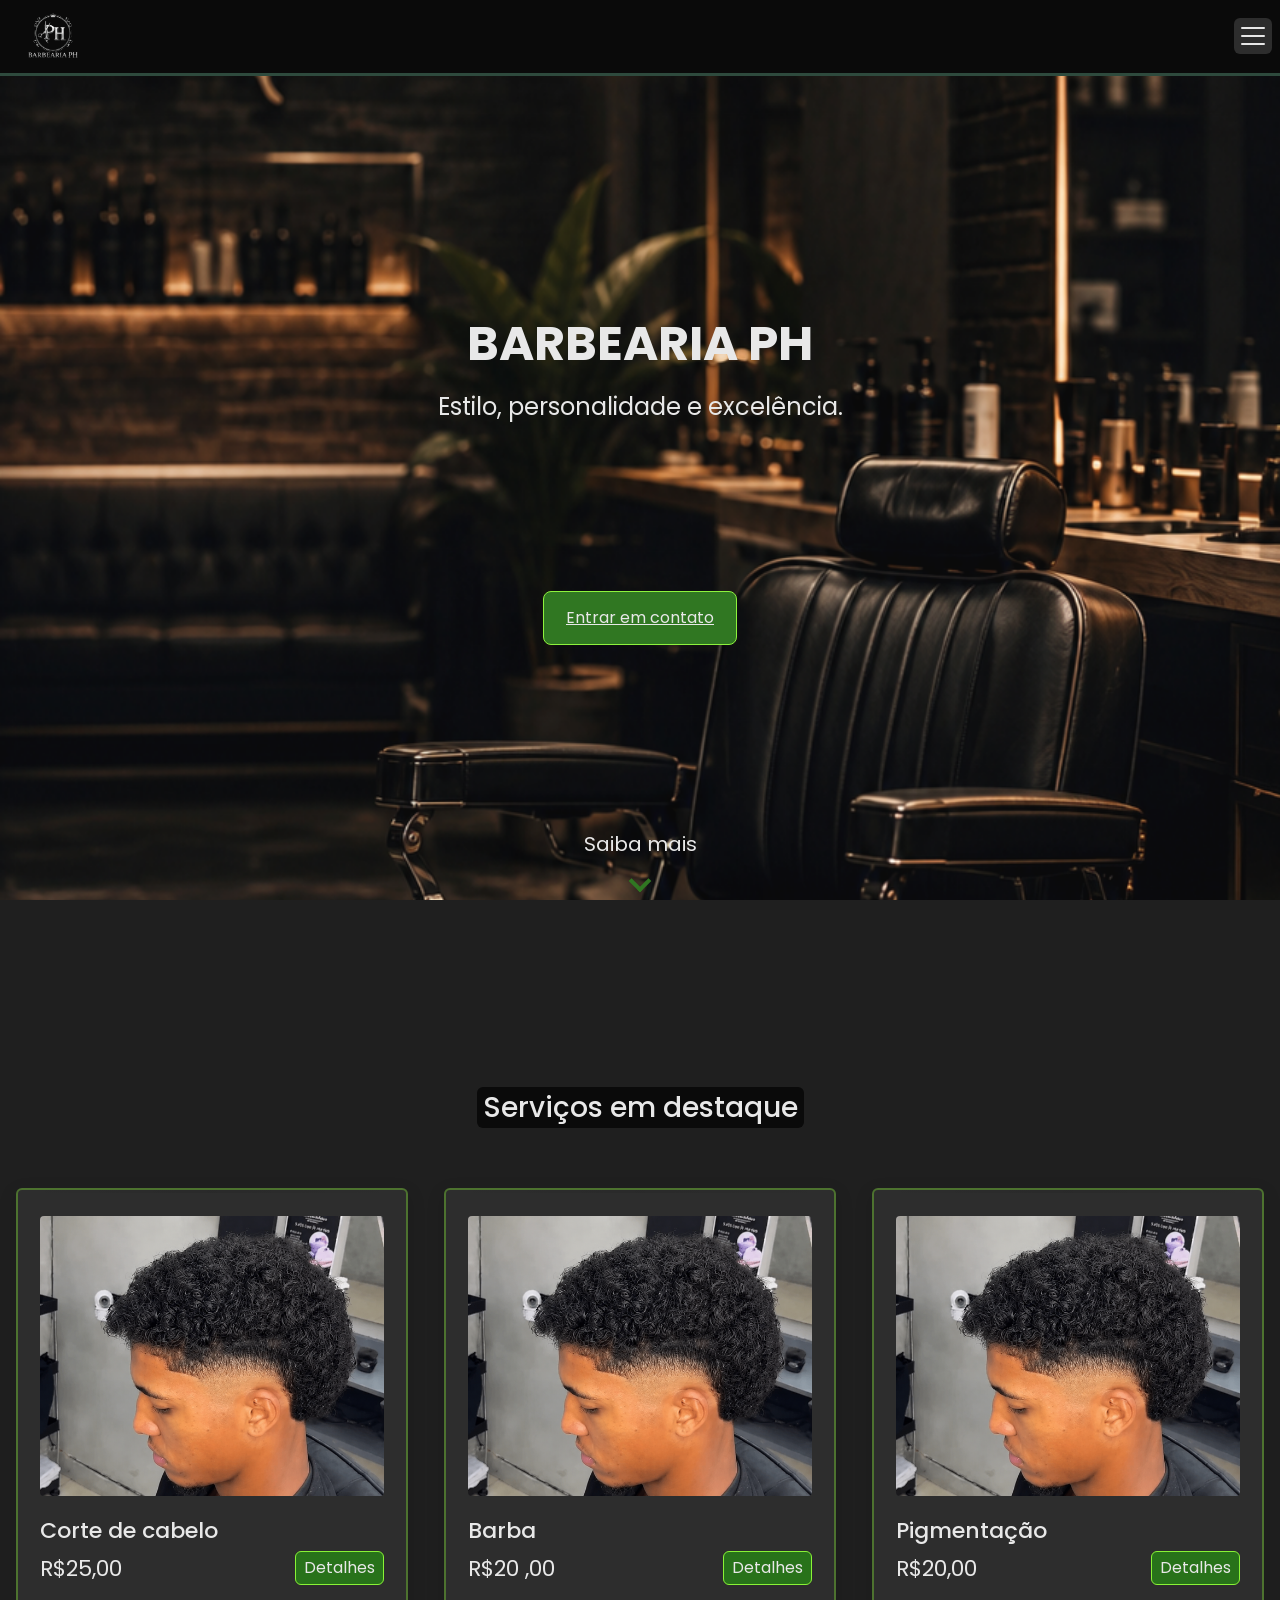
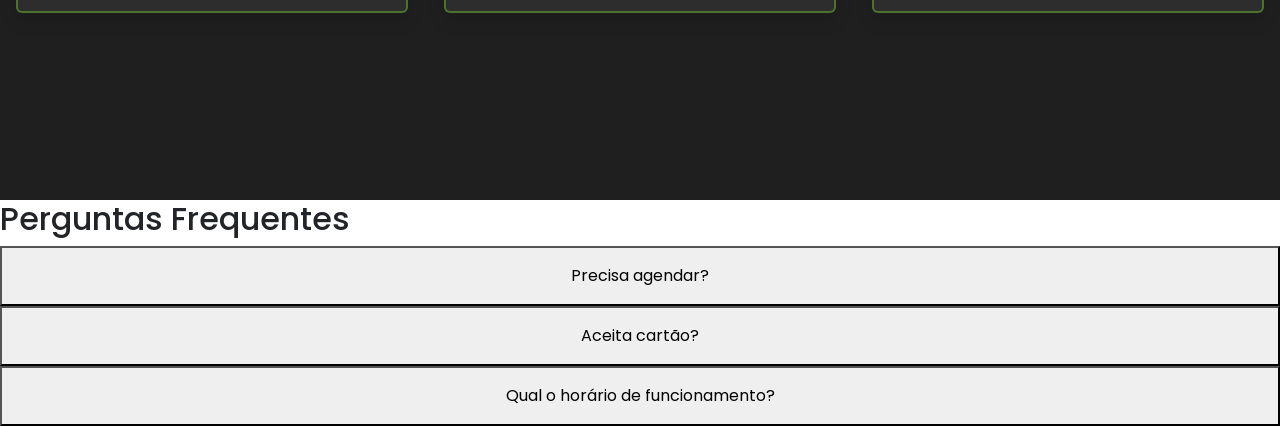
==== index.html @ 6700ebfc "#" ====
<!DOCTYPE html>
<html lang="pt-br">
<head>
    <meta charset="UTF-8">
    <meta name="viewport" content="width=device-width, initial-scale=1.0">
    <title>Barbearia PH</title>

    <link href="https://cdn.jsdelivr.net/npm/bootstrap@5.3.8/dist/css/bootstrap.min.css" rel="stylesheet">
    <script src="https://cdn.jsdelivr.net/npm/bootstrap@5.3.8/dist/js/bootstrap.bundle.min.js"></script>
    <link rel="stylesheet" href="css/index.css?v=4">
    <script src="js/index.js" defer></script>
</head>
<body>
    <header>
        <nav class="navbar fixed-top">
            <div class="container-fluid px-2">
                <figure class="header-logo">
                    <a href="index.html" class="logo"><img src="img/logobarbeariaph.png" alt="Logo da Barbearia PH" /></a>
                </figure>
                <button class="navbar-toggler" type="button" data-bs-toggle="offcanvas" data-bs-target="#offcanvasNavbar" aria-controls="offcanvasNavbar" aria-label="Toggle navigation">
                <span class="navbar-toggler-icon"></span>
                </button>
                <div class="offcanvas offcanvas-end" tabindex="-1" id="offcanvasNavbar" aria-labelledby="offcanvasNavbarLabel">
                <div class="offcanvas-header">
                    <a class="offcanvas-title" id="offcanvasNavbarLabel" href="index.html">Barbearia PH</a>
                    <button type="button" class="btn-close" data-bs-dismiss="offcanvas" aria-label="Close"></button>
                </div>
                <div class="offcanvas-body">
                    <ul class="navbar-nav justify-content-end flex-grow-1 pe-3">
                        <li class="nav-item">
                            <a class="nav-link-active" aria-current="page" href="index.html">Home</a>
                        </li>
                        <li class="nav-item">
                            <a class="nav-link" href="servicos.html" target="_blank">Serviços</a>
                        </li>
                        <li class="nav-item">
                            <a class="nav-link" href="#perguntas-frequentes">FAQ</a>
                        </li>
                    </ul>
                </div>
                </div>
            </div>
        </nav>
    </header>
    <main>
        <section class="page-um">
            <section class="hero">
                <div class="hero-content">
                    <div class="hero-title-container">
                        <h1 class="hero-title">BARBEARIA PH</h1>
                    </div>
                    <div class="hero-slogan-container">
                        <p class="hero-slogan">Estilo, personalidade e excelência.</p>
                    </div>
                </div>
                <section class = "button">
                    <div class="button-container">
                        <a class="btnagendar" href="https://wa.me/5561995094496" target="_blank" rel="noopener noreferrer">Entrar em contato</a>
                    </div>
                </section>
                <section class="saiba-mais">
                    <div class="saiba-mais-container">
                        <a href="#servicos" class="btn-saiba-mais">
                            <span class="texto">Saiba mais</span>
                            <span class="seta" aria-hidden="true"></span>
                        </a>
                    </div>
                </section>
            </section>
        </section>

        <section class="servicos" id="servicos">
            <section class="page-dois">
                <section class="servicos-dstq">
                        <h2 class="servicos-dstq-titulo">Serviços em destaque</h2>
                </section>
                <section class="cards-servicos">
                    <!--Card serviço 1-->
                    <div class="hero-servicos">
                        <section class="servicos-dstq-container">       
                                <div class="servicos-dstq-top">
                                        <img src="img/servicodstq1.png" alt="Serviço 1" class="servicos-item-img"></img>                       
                                </div>
                                <div class="servicos-dstq-bottom">
                                    <div class="servicos-item-texto">
                                        <h2 class="servicos-item-titulo">Corte de cabelo</h2>
                                        <p class="servico-item-preco">R$25,00</p>
                                    </div>
                                    <div class="btn-detalhes-container">
                                        <div class="btn-detalhes">
                                            <a  href="servicos.html" target="_blank">Detalhes</a>
                                        </div>                           
                                    </div>
                                </div>
                        </section>
                    </div>
                    <!--Card serviço 2-->
                    <div class="hero-servicos">
                        <section class="servicos-dstq-container">       
                                <div class="servicos-dstq-top">
                                        <img src="img/servicodstq1.png" alt="Serviço 1" class="servicos-item-img"></img>                       
                                </div>
                                <div class="servicos-dstq-bottom">
                                    <div class="servicos-item-texto">
                                        <h2 class="servicos-item-titulo">Barba</h2>
                                        <p class="servico-item-preco">R$20  ,00</p>
                                    </div>
                                    <div class="btn-detalhes-container">
                                        <div class="btn-detalhes">
                                            <a  href="servicos.html" target="_blank">Detalhes</a>
                                        </div>                           
                                    </div>
                                </div>
                        </section>
                    </div>
                    <!--Card serviço 3-->
                    <div class="hero-servicos">
                        <section class="servicos-dstq-container">       
                                <div class="servicos-dstq-top">
                                        <img src="img/servicodstq1.png" alt="Serviço 1" class="servicos-item-img"></img>                       
                                </div>
                                <div class="servicos-dstq-bottom">
                                    <div class="servicos-item-texto">
                                        <h2 class="servicos-item-titulo">Pigmentação</h2>
                                        <p class="servico-item-preco">R$20,00</p>
                                    </div>
                                    <div class="btn-detalhes-container">
                                        <div class="btn-detalhes">
                                            <a  href="servicos.html" target="_blank">Detalhes</a>
                                        </div>                           
                                    </div>
                                </div>
                        </section>
                    </div>
                </section>        
            </section>
        </section>
        <section class="perguntas-frequentes" id="perguntas-frequentes">
            <section class="page-tres">
                <section class="faq-container">
                    <div class="faq-titulo">
                        <h2>Perguntas Frequentes</h2>
                    </div>
                    <!--ITEM 1-->
                    <section class="faq-item-container">
                        <div class="faq-item">
                            <button class="faq-question">
                                Precisa agendar?
                            </button>
                            <div class="faq-answer">
                                <p>Não é obrigatório, mas recomendamos para garantir seu horário.</p>
                            </div>
                        </div>
                        <!--ITEM 2-->
                        <div class="faq-item">
                            <button class="faq-question">
                                Aceita cartão?
                            </button>
                            <div class="faq-answer">
                                <p>Sim, aceitamos cartão, Pix e dinheiro.</p>
                            </div>
                        </div>
                        <!--ITEM 3-->
                        <div class="faq-item">
                            <button class="faq-question">
                                Qual o horário de funcionamento?
                            </button>
                            <div class="faq-answer">
                                <p>Segunda a sábado, das 9h às 19h.</p>
                            </div>
                        </div>
                    </section>
                </section>
            </section>
        </section>     
    </main>                
    
</body>
</html>
---- css/index.css ----
@import url('https://fonts.googleapis.com/css2?family=Orbitron:wght@400..900&family=Poppins:ital,wght@0,100;0,200;0,300;0,400;0,500;0,600;0,700;0,800;0,900;1,100;1,200;1,300;1,400;1,500;1,600;1,700;1,800;1,900&family=Roboto:ital,wght@0,100..900;1,100..900&display=swap');
@import url('https://fonts.googleapis.com/css2?family=Orbitron:wght@400..900&family=Poppins:ital,wght@0,100;0,200;0,300;0,400;0,500;0,600;0,700;0,800;0,900;1,100;1,200;1,300;1,400;1,500;1,600;1,700;1,800;1,900&family=Roboto:ital,wght@0,100..900;1,100..900&display=swap');

* {
    margin: 0;
    padding: 0;
    font-family: 'Poppins', sans-serif;
    box-sizing: border-box;
}
body {
    width: 100%;
    min-height: 100dvh;
}

html {
  scroll-behavior: smooth;
  scroll-snap-type: y mandatory;
}
main > section{
    scroll-snap-align: start;
}
.header-logo {
    margin: 0;
}

.header-logo img {
    width: 90px;
    height: auto;
    display: block;
}

.navbar  {
    background-color: #0A0A0A;
    min-height: 55px;
    padding: 0px 0px;
    border-bottom: 3px solid #2E4A3D ;
}

.navbar-toggler {
    width: 38px;
    height: 36px;
    padding: 0;
    display: flex;
    align-items: center;
    justify-content: center;
    border: none;
    border-radius: 8px;
    background-color: #2D2D2D;
    border-radius: 6px;
}

.navbar-toggler-icon {
    background-image: url("data:image/svg+xml,%3csvg xmlns='http://www.w3.org/2000/svg' viewBox='0 0 30 30'%3e%3cpath stroke='rgba(232,232,232,1)' stroke-linecap='round' stroke-miterlimit='10' stroke-width='2' d='M4 7h22M4 15h22M4 23h22'/%3e%3c/svg%3e") !important;
}

.container-fluid {
    padding: 0px 0px;
   
}

.offcanvas-header {
    background-color: #0A0A0A;
    border-bottom: 3px solid #2E4A3D ;
}

.offcanvas-title {
    color: #E8E8E8;
    font-size: 22px;
    font-weight: bold;
    text-decoration: none;
}

.offcanvas-title:hover {
    color: #89F336;
    text-decoration: none;
}

.offcanvas-body {
    background-color: #0A0A0A;
}

.nav-link-active {
    color: #E8E8E8;
    font-size: 18px;
    font-weight: 500;
    text-decoration: underline;
}
.nav-link {
    color: #E8E8E8;
    font-size: 18px;
    font-weight: 500;
    transition: color 0.3s ease;
}
.nav-link:hover,
.nav-link-active:hover {
    color: #89F336;
    text-decoration: underline;
}


.btn-close {
    filter: invert(1);
}

.page-um {
    display: flex;
    flex-direction: column;
}

.hero{
    background-image: url("../img/backgroundhomepage.png");
    background-size: cover;
    background-position: center;
    background-repeat: no-repeat;
    opacity: 0.960;
    display: flex;
    flex-direction: column;
    align-items: center;
    justify-content: center;
    min-height: 100dvh;
}

.hero-content{
    padding: 50px 0px;
    margin-top: 200px;
}
.hero-title-container {
    display: flex;
    justify-content: center;
}
.hero-title {
    color: #E8E8E8;
    font-size: 34px;
    font-weight: bold;
    text-align: center;
    margin-top: 60px;
}

.hero-slogan {
    color: #E8E8E8;
    font-size: 17px;
    font-weight: medium;
    text-align: center;
    margin-top: 8px;
}
.button{
    display:flex;
    justify-content: center;    
}
.button-container {
    display: flex;
    justify-content: center;
    margin: 68px;
    margin-top: 100px;
    padding: 10px 16px;
    background-color: #28721A;
    border-radius: 8px;
    border: solid 1px #89F336;
}


.btnagendar{
    color: #E8E8E8;
}

.btnagendar:hover {
    color: #89F336;
    text-decoration: none;
}



.saiba-mais-container {
    display: flex;
    justify-content: center;
    margin-top: 138px;
}

.btn-saiba-mais{
    margin-top:16px;
    display: inline-flex;
    flex-direction: column;
    align-items: center;
    text-decoration: none;
    color: #e8e8e8;
}

.texto {
    font-size: 20px;
    font-weight: medium;
}

.seta {
    margin-top: 8px;
    display: inline-flex;
    align-items: center;
    justify-content: center;
    width: 28px;
    height: 28px;
    flex-shrink: 0;
}

.seta::before {
    content: "";
    width: 16px;
    height: 16px;
    border-right: 4px solid #28721A;
    border-bottom: 4px solid #28721A;
    transform: rotate(45deg);
}

.page-dois {
    display: flex;
    flex-direction: column;
    align-items: center;
    justify-content: center;
    padding: 60px 16px 50px;
    background-color: #1f1f1f;
    gap: 60px;
    min-height: 9dvh;
    width: 100%;
}

.cards-servicos {
    display: grid;
    grid-template-columns: 1fr;
    gap: 26px;
    width: 100%;
    max-width: 1120px;
}

.hero-servicos {
    display: flex;
    flex-direction: column;
    align-items: center;
    justify-content: center;
    gap: 26px;
    width: 100%;
}
.servicos-item{
    padding: 0px;
}
.servicos-item-img {
    width: 100%;
    height: 190px;
    object-fit: cover;
    border-radius: 4px;
}

.servicos-dstq-container {
    display: flex;
    flex-direction: column;
    align-items: center;
    justify-content: flex-start;
    gap: 22px;
    border-radius: 6px;
    background-color: #2D2D2D;
    padding: 26px 22px;
    border: 2px solid rgba(137, 243, 54, 0.35);
    box-shadow: 0 6px 18px rgba(0, 0, 0, 0.15);
    transition: 0.2s ease;
    position: relative;
    width: 100%;
    max-width: 340px;
    height: 100%;
}

.servicos-dstq-container:hover{
    transform: translateY(-6px);
    box-shadow: 0 14px 30px rgba(0, 0, 0, 0.18);
}

.servicos-dstq-container::before{
    content: "";
    position: absolute;
    top: 0;
    left: 0;
    height: 3px;
    width: 100%;
    background: linear-gradient(90deg, transparent, rgba(0,0,0,0.2), transparent);
    opacity: 0.4;
    transition: 0.2s;
}

.servicos-dstq-container:hover::before{
    opacity: 1;
}
.servicos-dstq {
    background-color: #0A0A0A;
    display: flex;
    flex-direction: column;
    align-items: center;
    border-radius: 6px;
    padding: 4px 6px;
}

.servicos-dstq-top {
    display: flex;
    align-items: flex-start;
    justify-content: center;
    gap: 18px;
    width: 100%;
    height: auto;
}

.servicos-dstq-bottom {
    display: grid;
    grid-template-columns: minmax(0, 1fr) auto;
    align-items: stretch;
    gap: 16px;
    width: 100%;
    margin-top: auto;
}

.btn-detalhes-container {
    display: flex;
    align-items: flex-end;
    justify-content: flex-end;
    height: 100%;
}

.btn-detalhes {
    
    background-color: #28721A;
    border-radius: 6px;
    border: solid 1px #89F336;
}

.btn-detalhes a {
    display: inline-block;
    padding: 4px 8px;
    color: #E8E8E8;
    text-decoration: none;
    font-size: 16px;
    font-weight: medium;
}

.servicos-dstq-titulo {
    margin:0;
    color: #E8E8E8;
    font-size: 28px;

}

.servicos-item-texto {
    display: flex;
    flex-direction: column;
    justify-content: center;
    align-items: flex-start;
    gap: 8px;
    min-width: 0;
}

.servicos-item-titulo {
    color: #E8E8E8;
    font-size: 22px;
    margin: 0;

}

.servico-item-preco  {
    padding: 0;
    margin:0;
    font-size: 22px;
    color: #E8E8E8;
}

.faq-answer{
    display: none;
}

.faq-question{
    width: 100%;
    padding: 1rem;
    cursor: pointer;
}

@media(min-width: 768px) {
    .button-container {
    width: 100%;
    max-width: 280px;
    display: flex;
    justify-content: center;
    margin: 68px;
    margin-top: 100px;
    padding: 14px 22px;
    background-color: #28721A;
    border-radius: 8px;
    }
}

@media (min-width: 1024px) {
    .body {
        width: 100vw;
    }
    .hero-title {
        font-size: 48px;
    }
    .hero-slogan {
        font-size: 24px;
    }
    .saiba-mais-container {
        margin-top: 100px;
    }
    .cards-servicos {
        grid-template-columns: repeat(3, 1fr);
        align-items: stretch;
        width: min(100%, 1440px);
        max-width: 1440px;
        gap: 36px;
    }
    .hero-servicos {
        align-items: stretch;
        height: 100%;
        min-height: 200px;
    }
    .page-dois {
        padding: 40px 16px;
        height: 100dvh;
    }

    .servicos-dstq-container {
        max-width: none;
        height: 100%;
    }
    .servicos-item-titulo {
        font-size: 22px;
        line-height: 1.2;
    }
    .servicos-item-img {
        height: 280px;
    }
    .button-container {
    width: 100%;
    max-width: 280px;
    display: flex;
    justify-content: center;
    margin: 68px;
    margin-top: 100px;
    padding: 14px 22px;
    background-color: #28721A;
    border-radius: 8px;
}
}
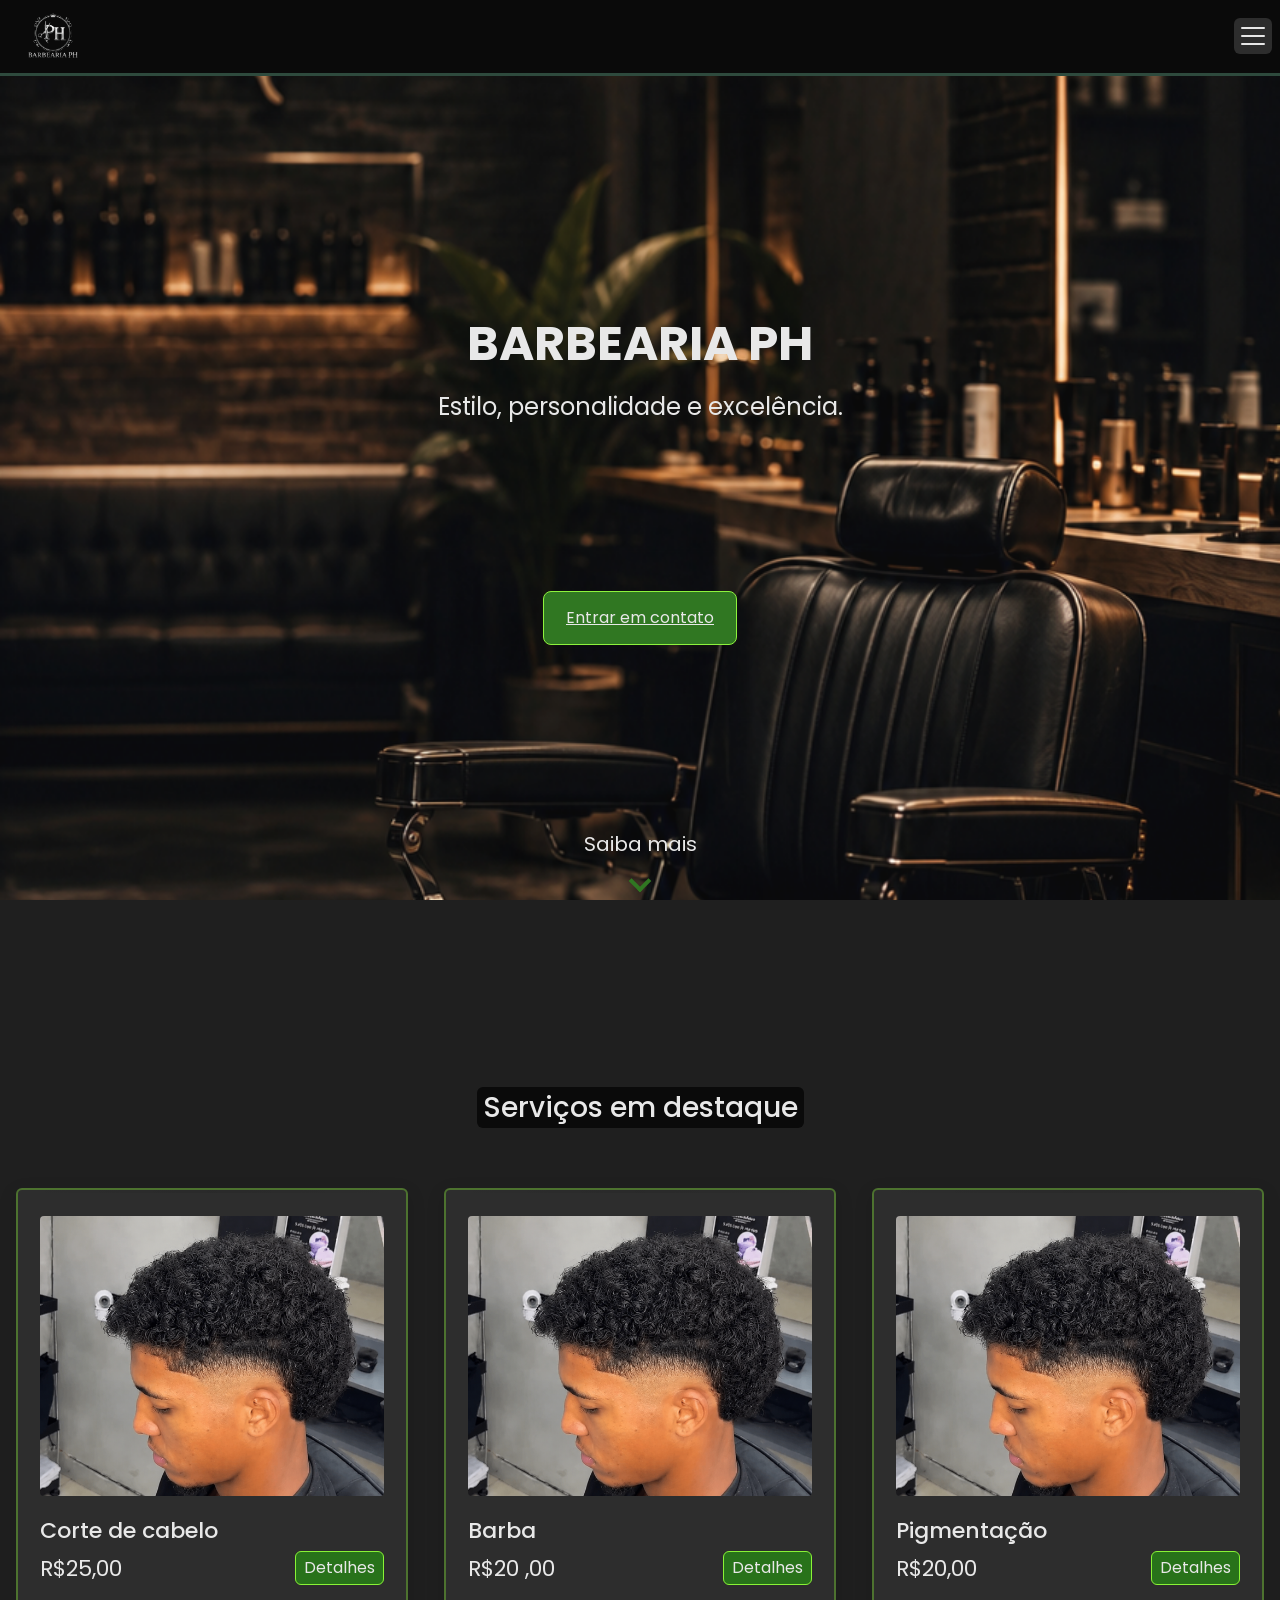
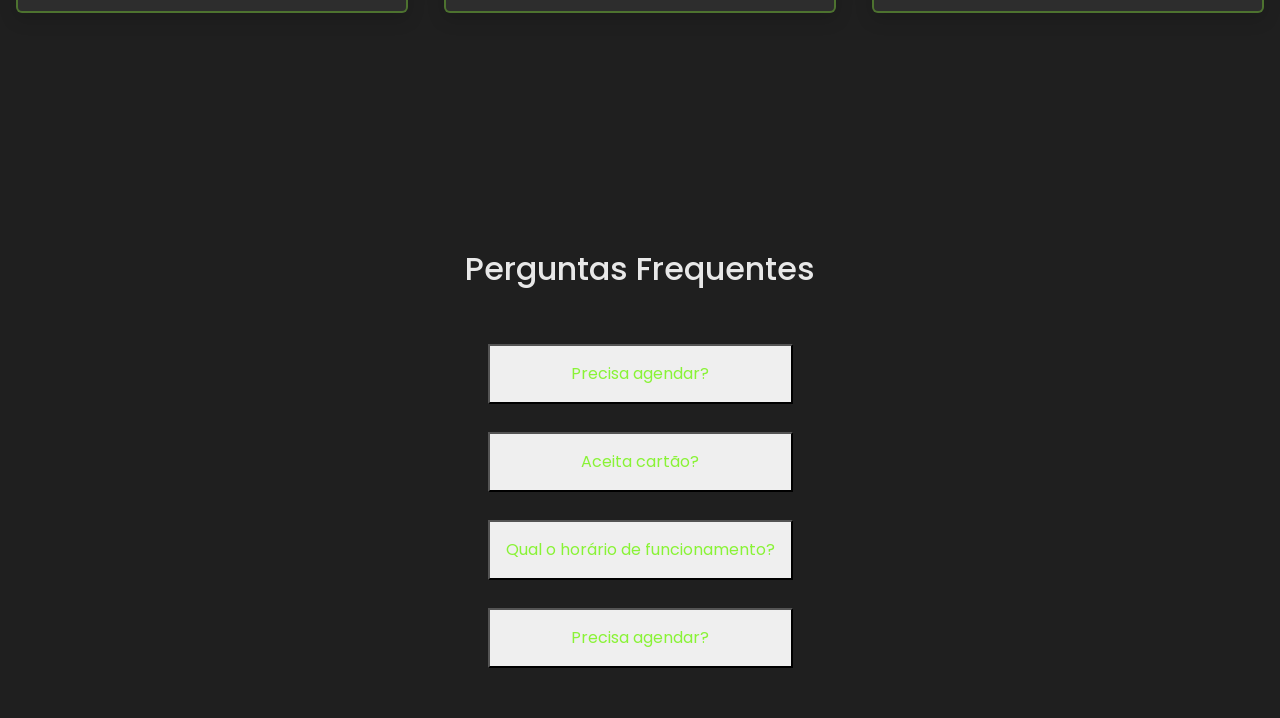
==== commit 265b8d0f: "pagina tres FAQ em produção, css" ====
--- a/index.html
+++ b/index.html
@@ -169,6 +169,14 @@
                                 <p>Segunda a sábado, das 9h às 19h.</p>
                             </div>
                         </div>
+                        <div class="faq-item">
+                            <button class="faq-question">
+                                Precisa agendar?
+                            </button>
+                            <div class="faq-answer">
+                                <p>Não é obrigatório, mas recomendamos para garantir seu horário.</p>
+                            </div>
+                        </div>
                     </section>
                 </section>
             </section>
--- a/css/index.css
+++ b/css/index.css
@@ -365,14 +365,55 @@
     color: #E8E8E8;
 }
 
+.page-tres{
+    padding: 50px 16px;
+    display: flex;
+    flex-direction: column;
+    align-items: center;
+    justify-content: center;
+    background-color: #1f1f1f;
+    gap: 60px;
+    min-height: 9dvh;
+    width: 100%;
+}
+.faq-container {
+    display: flex;
+    align-items: center;
+    justify-content: center;
+    flex-direction: column;
+    gap: 48px;
+}
+
+.faq-item-container{
+    display: flex;
+    flex-direction:column ;
+    gap: 28px;
+    max-width: 100%;
+}
+
+.faq-item {
+    max-width: 310px;
+}
+.faq-titulo {
+    color: #E8E8E8;
+}
+
 .faq-answer{
     display: none;
+    max-width: 100%;
+    width: 100%;
+    color: #E8E8E8;
+    background-color: #0A0A0A;
+    border-bottom: solid 0.5px #89F336;
+    border-bottom-left-radius: 6px ;
+    border-bottom-right-radius: 6px;
 }
 
 .faq-question{
     width: 100%;
     padding: 1rem;
     cursor: pointer;
+    color: #89F336;
 }
 
 @media(min-width: 768px) {
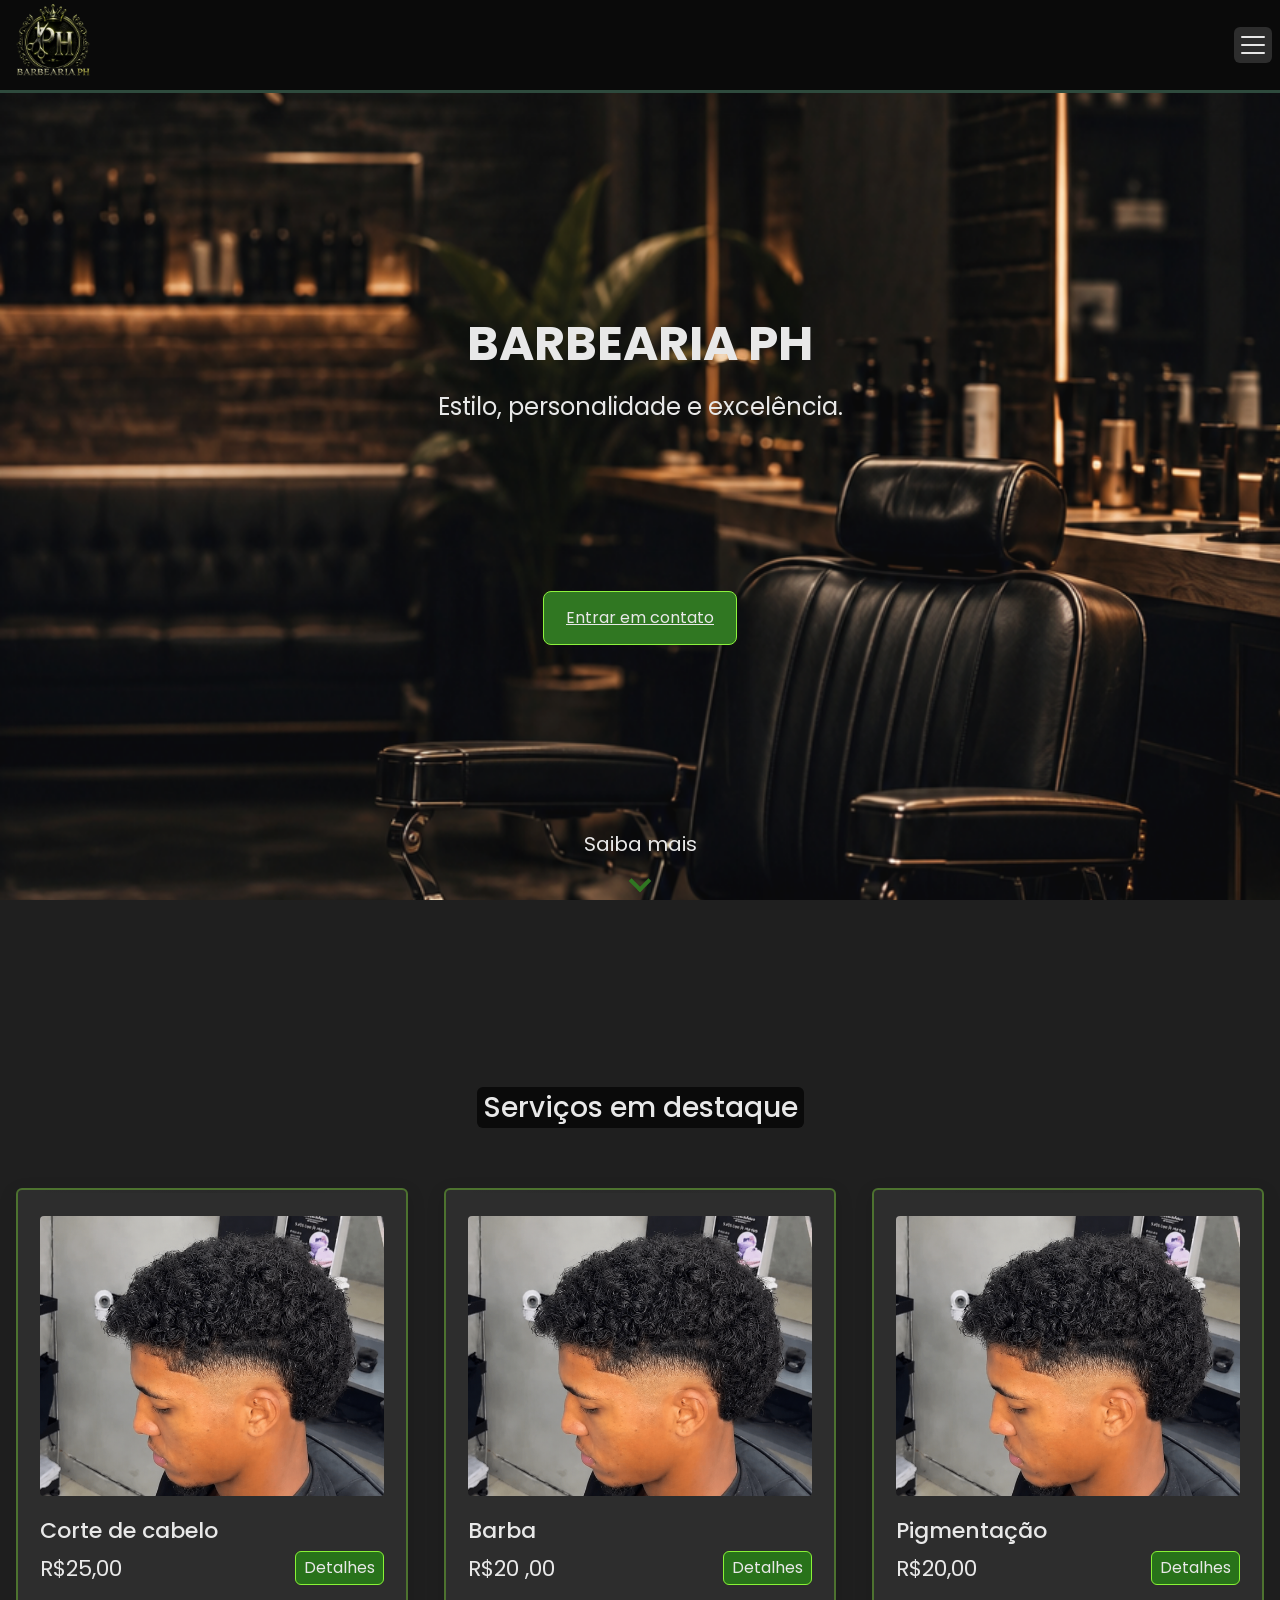
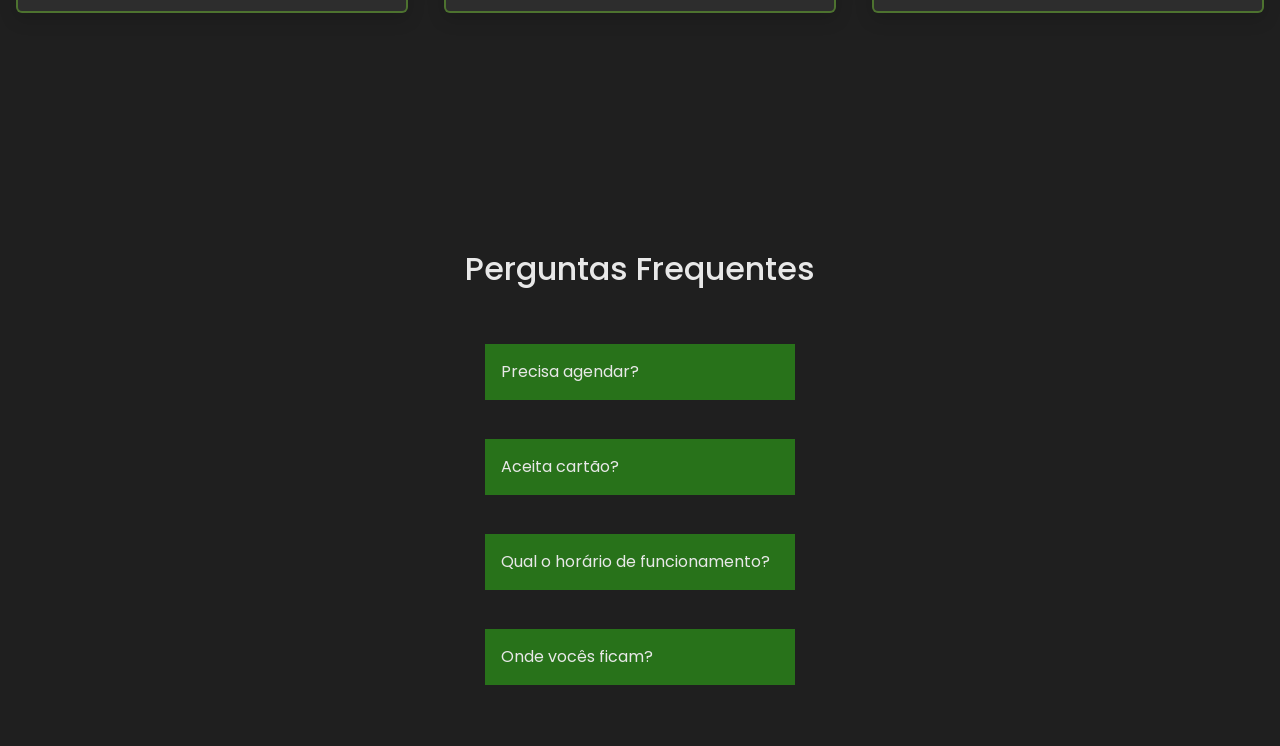
==== commit a3dd605c: "versão do faq com js, faltando o css dessa seção" ====
--- a/index.html
+++ b/index.html
@@ -148,7 +148,7 @@
                                 Precisa agendar?
                             </button>
                             <div class="faq-answer">
-                                <p>Não é obrigatório, mas recomendamos para garantir seu horário.</p>
+                                <p>Não é preciso, mas caso queira entre em contato conosco..</p>
                             </div>
                         </div>
                         <!--ITEM 2-->
@@ -157,7 +157,7 @@
                                 Aceita cartão?
                             </button>
                             <div class="faq-answer">
-                                <p>Sim, aceitamos cartão, Pix e dinheiro.</p>
+                                <p>Sim, aceitamos cartão, pix e dinheiro.</p>
                             </div>
                         </div>
                         <!--ITEM 3-->
@@ -171,10 +171,10 @@
                         </div>
                         <div class="faq-item">
                             <button class="faq-question">
-                                Precisa agendar?
+                                Onde vocês ficam?
                             </button>
                             <div class="faq-answer">
-                                <p>Não é obrigatório, mas recomendamos para garantir seu horário.</p>
+                                <p>Nossa loja fica na sandu norte, ao lado do Cemtn.</p>
                             </div>
                         </div>
                     </section>
--- a/css/index.css
+++ b/css/index.css
@@ -1,485 +1,502 @@
-@import url('https://fonts.googleapis.com/css2?family=Orbitron:wght@400..900&family=Poppins:ital,wght@0,100;0,200;0,300;0,400;0,500;0,600;0,700;0,800;0,900;1,100;1,200;1,300;1,400;1,500;1,600;1,700;1,800;1,900&family=Roboto:ital,wght@0,100..900;1,100..900&display=swap');
-@import url('https://fonts.googleapis.com/css2?family=Orbitron:wght@400..900&family=Poppins:ital,wght@0,100;0,200;0,300;0,400;0,500;0,600;0,700;0,800;0,900;1,100;1,200;1,300;1,400;1,500;1,600;1,700;1,800;1,900&family=Roboto:ital,wght@0,100..900;1,100..900&display=swap');
-
-* {
-    margin: 0;
-    padding: 0;
-    font-family: 'Poppins', sans-serif;
-    box-sizing: border-box;
-}
-body {
-    width: 100%;
-    min-height: 100dvh;
-}
-
-html {
-  scroll-behavior: smooth;
-  scroll-snap-type: y mandatory;
-}
-main > section{
-    scroll-snap-align: start;
-}
-.header-logo {
-    margin: 0;
-}
-
-.header-logo img {
-    width: 90px;
-    height: auto;
-    display: block;
-}
-
-.navbar  {
-    background-color: #0A0A0A;
-    min-height: 55px;
-    padding: 0px 0px;
-    border-bottom: 3px solid #2E4A3D ;
-}
-
-.navbar-toggler {
-    width: 38px;
-    height: 36px;
-    padding: 0;
-    display: flex;
-    align-items: center;
-    justify-content: center;
-    border: none;
-    border-radius: 8px;
-    background-color: #2D2D2D;
-    border-radius: 6px;
-}
-
-.navbar-toggler-icon {
-    background-image: url("data:image/svg+xml,%3csvg xmlns='http://www.w3.org/2000/svg' viewBox='0 0 30 30'%3e%3cpath stroke='rgba(232,232,232,1)' stroke-linecap='round' stroke-miterlimit='10' stroke-width='2' d='M4 7h22M4 15h22M4 23h22'/%3e%3c/svg%3e") !important;
-}
-
-.container-fluid {
-    padding: 0px 0px;
-   
-}
-
-.offcanvas-header {
-    background-color: #0A0A0A;
-    border-bottom: 3px solid #2E4A3D ;
-}
-
-.offcanvas-title {
-    color: #E8E8E8;
-    font-size: 22px;
-    font-weight: bold;
-    text-decoration: none;
-}
-
-.offcanvas-title:hover {
-    color: #89F336;
-    text-decoration: none;
-}
-
-.offcanvas-body {
-    background-color: #0A0A0A;
-}
-
-.nav-link-active {
-    color: #E8E8E8;
-    font-size: 18px;
-    font-weight: 500;
-    text-decoration: underline;
-}
-.nav-link {
-    color: #E8E8E8;
-    font-size: 18px;
-    font-weight: 500;
-    transition: color 0.3s ease;
-}
-.nav-link:hover,
-.nav-link-active:hover {
-    color: #89F336;
-    text-decoration: underline;
-}
-
-
-.btn-close {
-    filter: invert(1);
-}
-
-.page-um {
-    display: flex;
-    flex-direction: column;
-}
-
-.hero{
-    background-image: url("../img/backgroundhomepage.png");
-    background-size: cover;
-    background-position: center;
-    background-repeat: no-repeat;
-    opacity: 0.960;
-    display: flex;
-    flex-direction: column;
-    align-items: center;
-    justify-content: center;
-    min-height: 100dvh;
-}
-
-.hero-content{
-    padding: 50px 0px;
-    margin-top: 200px;
-}
-.hero-title-container {
-    display: flex;
-    justify-content: center;
-}
-.hero-title {
-    color: #E8E8E8;
-    font-size: 34px;
-    font-weight: bold;
-    text-align: center;
-    margin-top: 60px;
-}
-
-.hero-slogan {
-    color: #E8E8E8;
-    font-size: 17px;
-    font-weight: medium;
-    text-align: center;
-    margin-top: 8px;
-}
-.button{
-    display:flex;
-    justify-content: center;    
-}
-.button-container {
-    display: flex;
-    justify-content: center;
-    margin: 68px;
-    margin-top: 100px;
-    padding: 10px 16px;
-    background-color: #28721A;
-    border-radius: 8px;
-    border: solid 1px #89F336;
-}
-
-
-.btnagendar{
-    color: #E8E8E8;
-}
-
-.btnagendar:hover {
-    color: #89F336;
-    text-decoration: none;
-}
-
-
-
-.saiba-mais-container {
-    display: flex;
-    justify-content: center;
-    margin-top: 138px;
-}
-
-.btn-saiba-mais{
-    margin-top:16px;
-    display: inline-flex;
-    flex-direction: column;
-    align-items: center;
-    text-decoration: none;
-    color: #e8e8e8;
-}
-
-.texto {
-    font-size: 20px;
-    font-weight: medium;
-}
-
-.seta {
-    margin-top: 8px;
-    display: inline-flex;
-    align-items: center;
-    justify-content: center;
-    width: 28px;
-    height: 28px;
-    flex-shrink: 0;
-}
-
-.seta::before {
-    content: "";
-    width: 16px;
-    height: 16px;
-    border-right: 4px solid #28721A;
-    border-bottom: 4px solid #28721A;
-    transform: rotate(45deg);
-}
-
-.page-dois {
-    display: flex;
-    flex-direction: column;
-    align-items: center;
-    justify-content: center;
-    padding: 60px 16px 50px;
-    background-color: #1f1f1f;
-    gap: 60px;
-    min-height: 9dvh;
-    width: 100%;
-}
-
-.cards-servicos {
-    display: grid;
-    grid-template-columns: 1fr;
-    gap: 26px;
-    width: 100%;
-    max-width: 1120px;
-}
-
-.hero-servicos {
-    display: flex;
-    flex-direction: column;
-    align-items: center;
-    justify-content: center;
-    gap: 26px;
-    width: 100%;
-}
-.servicos-item{
-    padding: 0px;
-}
-.servicos-item-img {
-    width: 100%;
-    height: 190px;
-    object-fit: cover;
-    border-radius: 4px;
-}
-
-.servicos-dstq-container {
-    display: flex;
-    flex-direction: column;
-    align-items: center;
-    justify-content: flex-start;
-    gap: 22px;
-    border-radius: 6px;
-    background-color: #2D2D2D;
-    padding: 26px 22px;
-    border: 2px solid rgba(137, 243, 54, 0.35);
-    box-shadow: 0 6px 18px rgba(0, 0, 0, 0.15);
-    transition: 0.2s ease;
-    position: relative;
-    width: 100%;
-    max-width: 340px;
-    height: 100%;
-}
-
-.servicos-dstq-container:hover{
-    transform: translateY(-6px);
-    box-shadow: 0 14px 30px rgba(0, 0, 0, 0.18);
-}
-
-.servicos-dstq-container::before{
-    content: "";
-    position: absolute;
-    top: 0;
-    left: 0;
-    height: 3px;
-    width: 100%;
-    background: linear-gradient(90deg, transparent, rgba(0,0,0,0.2), transparent);
-    opacity: 0.4;
-    transition: 0.2s;
-}
-
-.servicos-dstq-container:hover::before{
-    opacity: 1;
-}
-.servicos-dstq {
-    background-color: #0A0A0A;
-    display: flex;
-    flex-direction: column;
-    align-items: center;
-    border-radius: 6px;
-    padding: 4px 6px;
-}
-
-.servicos-dstq-top {
-    display: flex;
-    align-items: flex-start;
-    justify-content: center;
-    gap: 18px;
-    width: 100%;
-    height: auto;
-}
-
-.servicos-dstq-bottom {
-    display: grid;
-    grid-template-columns: minmax(0, 1fr) auto;
-    align-items: stretch;
-    gap: 16px;
-    width: 100%;
-    margin-top: auto;
-}
-
-.btn-detalhes-container {
-    display: flex;
-    align-items: flex-end;
-    justify-content: flex-end;
-    height: 100%;
-}
-
-.btn-detalhes {
+    @import url('https://fonts.googleapis.com/css2?family=Orbitron:wght@400..900&family=Poppins:ital,wght@0,100;0,200;0,300;0,400;0,500;0,600;0,700;0,800;0,900;1,100;1,200;1,300;1,400;1,500;1,600;1,700;1,800;1,900&family=Roboto:ital,wght@0,100..900;1,100..900&display=swap');
+    @import url('https://fonts.googleapis.com/css2?family=Orbitron:wght@400..900&family=Poppins:ital,wght@0,100;0,200;0,300;0,400;0,500;0,600;0,700;0,800;0,900;1,100;1,200;1,300;1,400;1,500;1,600;1,700;1,800;1,900&family=Roboto:ital,wght@0,100..900;1,100..900&display=swap');
+
+    * {
+        margin: 0;
+        padding: 0;
+        font-family: 'Poppins', sans-serif;
+        box-sizing: border-box;
+    }
+    body {
+        width: 100%;
+        min-height: 100dvh;
+    }
+
+    html {
+    scroll-behavior: smooth;
+    scroll-snap-type: y mandatory;
+    }
+    main > section{
+        scroll-snap-align: start;
+    }
+    .header-logo {
+        margin: 0;
+    }
+
+    .header-logo img {
+        width: 90px;
+        height: auto;
+        display: block;
+    }
+
+    .navbar  {
+        background-color: #0A0A0A;
+        min-height: 55px;
+        padding: 0px 0px;
+        border-bottom: 3px solid #2E4A3D ;
+    }
+
+    .navbar-toggler {
+        width: 38px;
+        height: 36px;
+        padding: 0;
+        display: flex;
+        align-items: center;
+        justify-content: center;
+        border: none;
+        border-radius: 8px;
+        background-color: #2D2D2D;
+        border-radius: 6px;
+    }
+
+    .navbar-toggler-icon {
+        background-image: url("data:image/svg+xml,%3csvg xmlns='http://www.w3.org/2000/svg' viewBox='0 0 30 30'%3e%3cpath stroke='rgba(232,232,232,1)' stroke-linecap='round' stroke-miterlimit='10' stroke-width='2' d='M4 7h22M4 15h22M4 23h22'/%3e%3c/svg%3e") !important;
+    }
+
+    .container-fluid {
+        padding: 0px 0px;
     
-    background-color: #28721A;
-    border-radius: 6px;
-    border: solid 1px #89F336;
-}
-
-.btn-detalhes a {
-    display: inline-block;
-    padding: 4px 8px;
-    color: #E8E8E8;
-    text-decoration: none;
-    font-size: 16px;
-    font-weight: medium;
-}
-
-.servicos-dstq-titulo {
-    margin:0;
-    color: #E8E8E8;
-    font-size: 28px;
-
-}
-
-.servicos-item-texto {
-    display: flex;
-    flex-direction: column;
-    justify-content: center;
-    align-items: flex-start;
-    gap: 8px;
-    min-width: 0;
-}
-
-.servicos-item-titulo {
-    color: #E8E8E8;
-    font-size: 22px;
-    margin: 0;
-
-}
-
-.servico-item-preco  {
-    padding: 0;
-    margin:0;
-    font-size: 22px;
-    color: #E8E8E8;
-}
-
-.page-tres{
-    padding: 50px 16px;
-    display: flex;
-    flex-direction: column;
-    align-items: center;
-    justify-content: center;
-    background-color: #1f1f1f;
-    gap: 60px;
-    min-height: 9dvh;
-    width: 100%;
-}
-.faq-container {
-    display: flex;
-    align-items: center;
-    justify-content: center;
-    flex-direction: column;
-    gap: 48px;
-}
-
-.faq-item-container{
-    display: flex;
-    flex-direction:column ;
-    gap: 28px;
-    max-width: 100%;
-}
-
-.faq-item {
-    max-width: 310px;
-}
-.faq-titulo {
-    color: #E8E8E8;
-}
-
-.faq-answer{
-    display: none;
-    max-width: 100%;
-    width: 100%;
-    color: #E8E8E8;
-    background-color: #0A0A0A;
-    border-bottom: solid 0.5px #89F336;
-    border-bottom-left-radius: 6px ;
-    border-bottom-right-radius: 6px;
-}
-
-.faq-question{
-    width: 100%;
-    padding: 1rem;
-    cursor: pointer;
-    color: #89F336;
-}
-
-@media(min-width: 768px) {
+    }
+
+    .offcanvas-header {
+        background-color: #0A0A0A;
+        border-bottom: 3px solid #2E4A3D ;
+    }
+
+    .offcanvas-title {
+        color: #E8E8E8;
+        font-size: 22px;
+        font-weight: bold;
+        text-decoration: none;
+    }
+
+    .offcanvas-title:hover {
+        color: #89F336;
+        text-decoration: none;
+    }
+
+    .offcanvas-body {
+        background-color: #0A0A0A;
+    }
+
+    .nav-link-active {
+        color: #E8E8E8;
+        font-size: 18px;
+        font-weight: 500;
+        text-decoration: underline;
+    }
+    .nav-link {
+        color: #E8E8E8;
+        font-size: 18px;
+        font-weight: 500;
+        transition: color 0.3s ease;
+    }
+    .nav-link:hover,
+    .nav-link-active:hover {
+        color: #89F336;
+        text-decoration: underline;
+    }
+
+
+    .btn-close {
+        filter: invert(1);
+    }
+
+    .page-um {
+        display: flex;
+        flex-direction: column;
+    }
+
+    .hero{
+        background-image: url("../img/backgroundhomepage.png");
+        background-size: cover;
+        background-position: center;
+        background-repeat: no-repeat;
+        opacity: 0.960;
+        display: flex;
+        flex-direction: column;
+        align-items: center;
+        justify-content: center;
+        min-height: 100dvh;
+    }
+
+    .hero-content{
+        padding: 50px 0px;
+        margin-top: 200px;
+    }
+    .hero-title-container {
+        display: flex;
+        justify-content: center;
+    }
+    .hero-title {
+        color: #E8E8E8;
+        font-size: 34px;
+        font-weight: bold;
+        text-align: center;
+        margin-top: 60px;
+    }
+
+    .hero-slogan {
+        color: #E8E8E8;
+        font-size: 17px;
+        font-weight: medium;
+        text-align: center;
+        margin-top: 8px;
+    }
+    .button{
+        display:flex;
+        justify-content: center;    
+    }
     .button-container {
-    width: 100%;
-    max-width: 280px;
-    display: flex;
-    justify-content: center;
-    margin: 68px;
-    margin-top: 100px;
-    padding: 14px 22px;
-    background-color: #28721A;
-    border-radius: 8px;
-    }
-}
-
-@media (min-width: 1024px) {
-    .body {
-        width: 100vw;
-    }
-    .hero-title {
-        font-size: 48px;
-    }
-    .hero-slogan {
-        font-size: 24px;
-    }
+        display: flex;
+        justify-content: center;
+        margin: 68px;
+        margin-top: 100px;
+        padding: 10px 16px;
+        background-color: #28721A;
+        border-radius: 8px;
+        border: solid 1px #89F336;
+    }
+
+
+    .btnagendar{
+        color: #E8E8E8;
+    }
+
+    .btnagendar:hover {
+        color: #89F336;
+        text-decoration: none;
+    }
+
+
+
     .saiba-mais-container {
+        display: flex;
+        justify-content: center;
+        margin-top: 138px;
+    }
+
+    .btn-saiba-mais{
+        margin-top:16px;
+        display: inline-flex;
+        flex-direction: column;
+        align-items: center;
+        text-decoration: none;
+        color: #e8e8e8;
+    }
+
+    .texto {
+        font-size: 20px;
+        font-weight: medium;
+    }
+
+    .seta {
+        margin-top: 8px;
+        display: inline-flex;
+        align-items: center;
+        justify-content: center;
+        width: 28px;
+        height: 28px;
+        flex-shrink: 0;
+    }
+
+    .seta::before {
+        content: "";
+        width: 16px;
+        height: 16px;
+        border-right: 4px solid #28721A;
+        border-bottom: 4px solid #28721A;
+        transform: rotate(45deg);
+    }
+
+    .page-dois {
+        display: flex;
+        flex-direction: column;
+        align-items: center;
+        justify-content: center;
+        padding: 60px 16px 50px;
+        background-color: #1f1f1f;
+        gap: 60px;
+        min-height: 9dvh;
+        width: 100%;
+    }
+
+    .cards-servicos {
+        display: grid;
+        grid-template-columns: 1fr;
+        gap: 26px;
+        width: 100%;
+        max-width: 1120px;
+    }
+
+    .hero-servicos {
+        display: flex;
+        flex-direction: column;
+        align-items: center;
+        justify-content: center;
+        gap: 26px;
+        width: 100%;
+    }
+    .servicos-item{
+        padding: 0px;
+    }
+    .servicos-item-img {
+        width: 100%;
+        height: 190px;
+        object-fit: cover;
+        border-radius: 4px;
+    }
+
+    .servicos-dstq-container {
+        display: flex;
+        flex-direction: column;
+        align-items: center;
+        justify-content: flex-start;
+        gap: 22px;
+        border-radius: 6px;
+        background-color: #2D2D2D;
+        padding: 26px 22px;
+        border: 2px solid rgba(137, 243, 54, 0.35);
+        box-shadow: 0 6px 18px rgba(0, 0, 0, 0.15);
+        transition: 0.2s ease;
+        position: relative;
+        width: 100%;
+        max-width: 340px;
+        height: 100%;
+    }
+
+    .servicos-dstq-container:hover{
+        transform: translateY(-6px);
+        box-shadow: 0 14px 30px rgba(0, 0, 0, 0.18);
+    }
+
+    .servicos-dstq-container::before{
+        content: "";
+        position: absolute;
+        top: 0;
+        left: 0;
+        height: 3px;
+        width: 100%;
+        background: linear-gradient(90deg, transparent, rgba(0,0,0,0.2), transparent);
+        opacity: 0.4;
+        transition: 0.2s;
+    }
+
+    .servicos-dstq-container:hover::before{
+        opacity: 1;
+    }
+    .servicos-dstq {
+        background-color: #0A0A0A;
+        display: flex;
+        flex-direction: column;
+        align-items: center;
+        border-radius: 6px;
+        padding: 4px 6px;
+    }
+
+    .servicos-dstq-top {
+        display: flex;
+        align-items: flex-start;
+        justify-content: center;
+        gap: 18px;
+        width: 100%;
+        height: auto;
+    }
+
+    .servicos-dstq-bottom {
+        display: grid;
+        grid-template-columns: minmax(0, 1fr) auto;
+        align-items: stretch;
+        gap: 16px;
+        width: 100%;
+        margin-top: auto;
+    }
+
+    .btn-detalhes-container {
+        display: flex;
+        align-items: flex-end;
+        justify-content: flex-end;
+        height: 100%;
+    }
+
+    .btn-detalhes {
+        
+        background-color: #28721A;
+        border-radius: 6px;
+        border: solid 1px #89F336;
+    }
+
+    .btn-detalhes a {
+        display: inline-block;
+        padding: 4px 8px;
+        color: #E8E8E8;
+        text-decoration: none;
+        font-size: 16px;
+        font-weight: medium;
+    }
+
+    .servicos-dstq-titulo {
+        margin:0;
+        color: #E8E8E8;
+        font-size: 28px;
+
+    }
+
+    .servicos-item-texto {
+        display: flex;
+        flex-direction: column;
+        justify-content: center;
+        align-items: flex-start;
+        gap: 8px;
+        min-width: 0;
+    }
+
+    .servicos-item-titulo {
+        color: #E8E8E8;
+        font-size: 22px;
+        margin: 0;
+
+    }
+
+    .servico-item-preco  {
+        padding: 0;
+        margin:0;
+        font-size: 22px;
+        color: #E8E8E8;
+    }
+
+    .page-tres{
+        padding: 50px 16px;
+        display: flex;
+        flex-direction: column;
+        align-items: center;
+        justify-content: center;
+        background-color: #1f1f1f;
+        gap: 60px;
+        min-height: 9dvh;
+        width: 100%;
+    }
+    .faq-container {
+        display: flex;
+        align-items: center;
+        justify-content: center;
+        flex-direction: column;
+        gap: 48px;
+    }
+
+    .faq-item-container{
+        display: flex;
+        flex-direction:column ;
+        gap: 28px;
+        max-width: 100%;
+    }
+
+    .faq-item {
+        max-width: 310px;
+        margin-bottom: 10px;
+    }
+    .faq-titulo {
+        color: #E8E8E8;
+    }
+
+    .faq-answer{
+        max-width: 100%;
+        width: 100%;
+        color: #E8E8E8;
+        background-color: #0A0A0A;
+        border-bottom: solid 0.5px #89F336;
+        border-bottom-left-radius: 6px ;
+        border-bottom-right-radius: 6px;
+        max-height: 0;
+        overflow: hidden;
+        opacity: 0;
+        transform: translateY(-10px);
+        transition: all 0.4s ease;
+        padding: 0 15px;
+    }
+
+    .faq-question{
+        width: 100%;
+        padding: 1rem;
+        cursor: pointer;
+        color: #e8e8e8;
+        background-color: #28721A;
+        border: none;
+        text-align: left;
+        font-size: 16px;
+    }
+
+    .faq-item.active .faq-answer {
+        max-height: 200px; 
+        opacity: 1;
+        transform: translateY(0);
+        padding: 15px;
+        }
+
+    @media(min-width: 768px) {
+        .button-container {
+        width: 100%;
+        max-width: 280px;
+        display: flex;
+        justify-content: center;
+        margin: 68px;
         margin-top: 100px;
-    }
-    .cards-servicos {
-        grid-template-columns: repeat(3, 1fr);
-        align-items: stretch;
-        width: min(100%, 1440px);
-        max-width: 1440px;
-        gap: 36px;
-    }
-    .hero-servicos {
-        align-items: stretch;
-        height: 100%;
-        min-height: 200px;
-    }
-    .page-dois {
-        padding: 40px 16px;
-        height: 100dvh;
-    }
-
-    .servicos-dstq-container {
-        max-width: none;
-        height: 100%;
-    }
-    .servicos-item-titulo {
-        font-size: 22px;
-        line-height: 1.2;
-    }
-    .servicos-item-img {
-        height: 280px;
-    }
-    .button-container {
-    width: 100%;
-    max-width: 280px;
-    display: flex;
-    justify-content: center;
-    margin: 68px;
-    margin-top: 100px;
-    padding: 14px 22px;
-    background-color: #28721A;
-    border-radius: 8px;
-}
-}
+        padding: 14px 22px;
+        background-color: #28721A;
+        border-radius: 8px;
+        }
+    }
+
+    @media (min-width: 1024px) {
+        .body {
+            width: 100vw;
+        }
+        .hero-title {
+            font-size: 48px;
+        }
+        .hero-slogan {
+            font-size: 24px;
+        }
+        .saiba-mais-container {
+            margin-top: 100px;
+        }
+        .cards-servicos {
+            grid-template-columns: repeat(3, 1fr);
+            align-items: stretch;
+            width: min(100%, 1440px);
+            max-width: 1440px;
+            gap: 36px;
+        }
+        .hero-servicos {
+            align-items: stretch;
+            height: 100%;
+            min-height: 200px;
+        }
+        .page-dois {
+            padding: 40px 16px;
+            height: 100dvh;
+        }
+
+        .servicos-dstq-container {
+            max-width: none;
+            height: 100%;
+        }
+        .servicos-item-titulo {
+            font-size: 22px;
+            line-height: 1.2;
+        }
+        .servicos-item-img {
+            height: 280px;
+        }
+        .button-container {
+        width: 100%;
+        max-width: 280px;
+        display: flex;
+        justify-content: center;
+        margin: 68px;
+        margin-top: 100px;
+        padding: 14px 22px;
+        background-color: #28721A;
+        border-radius: 8px;
+    }
+    }
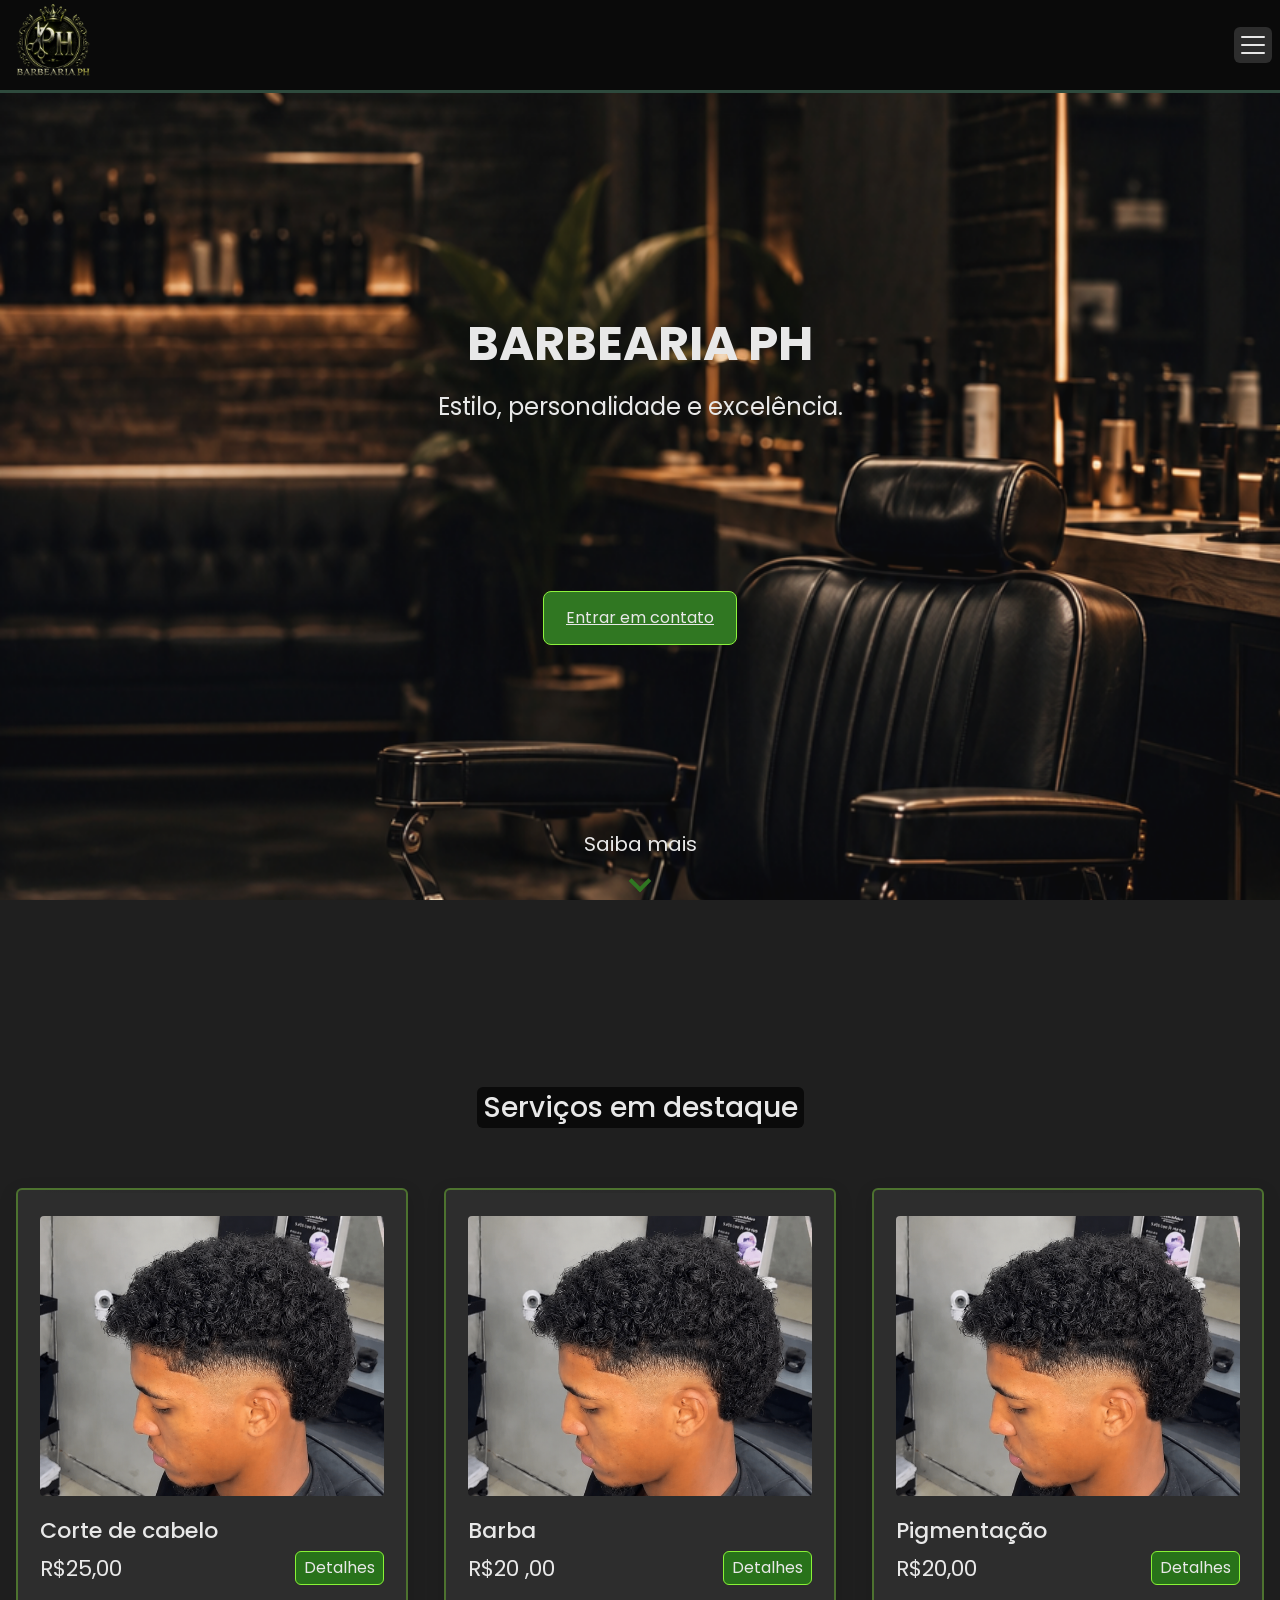
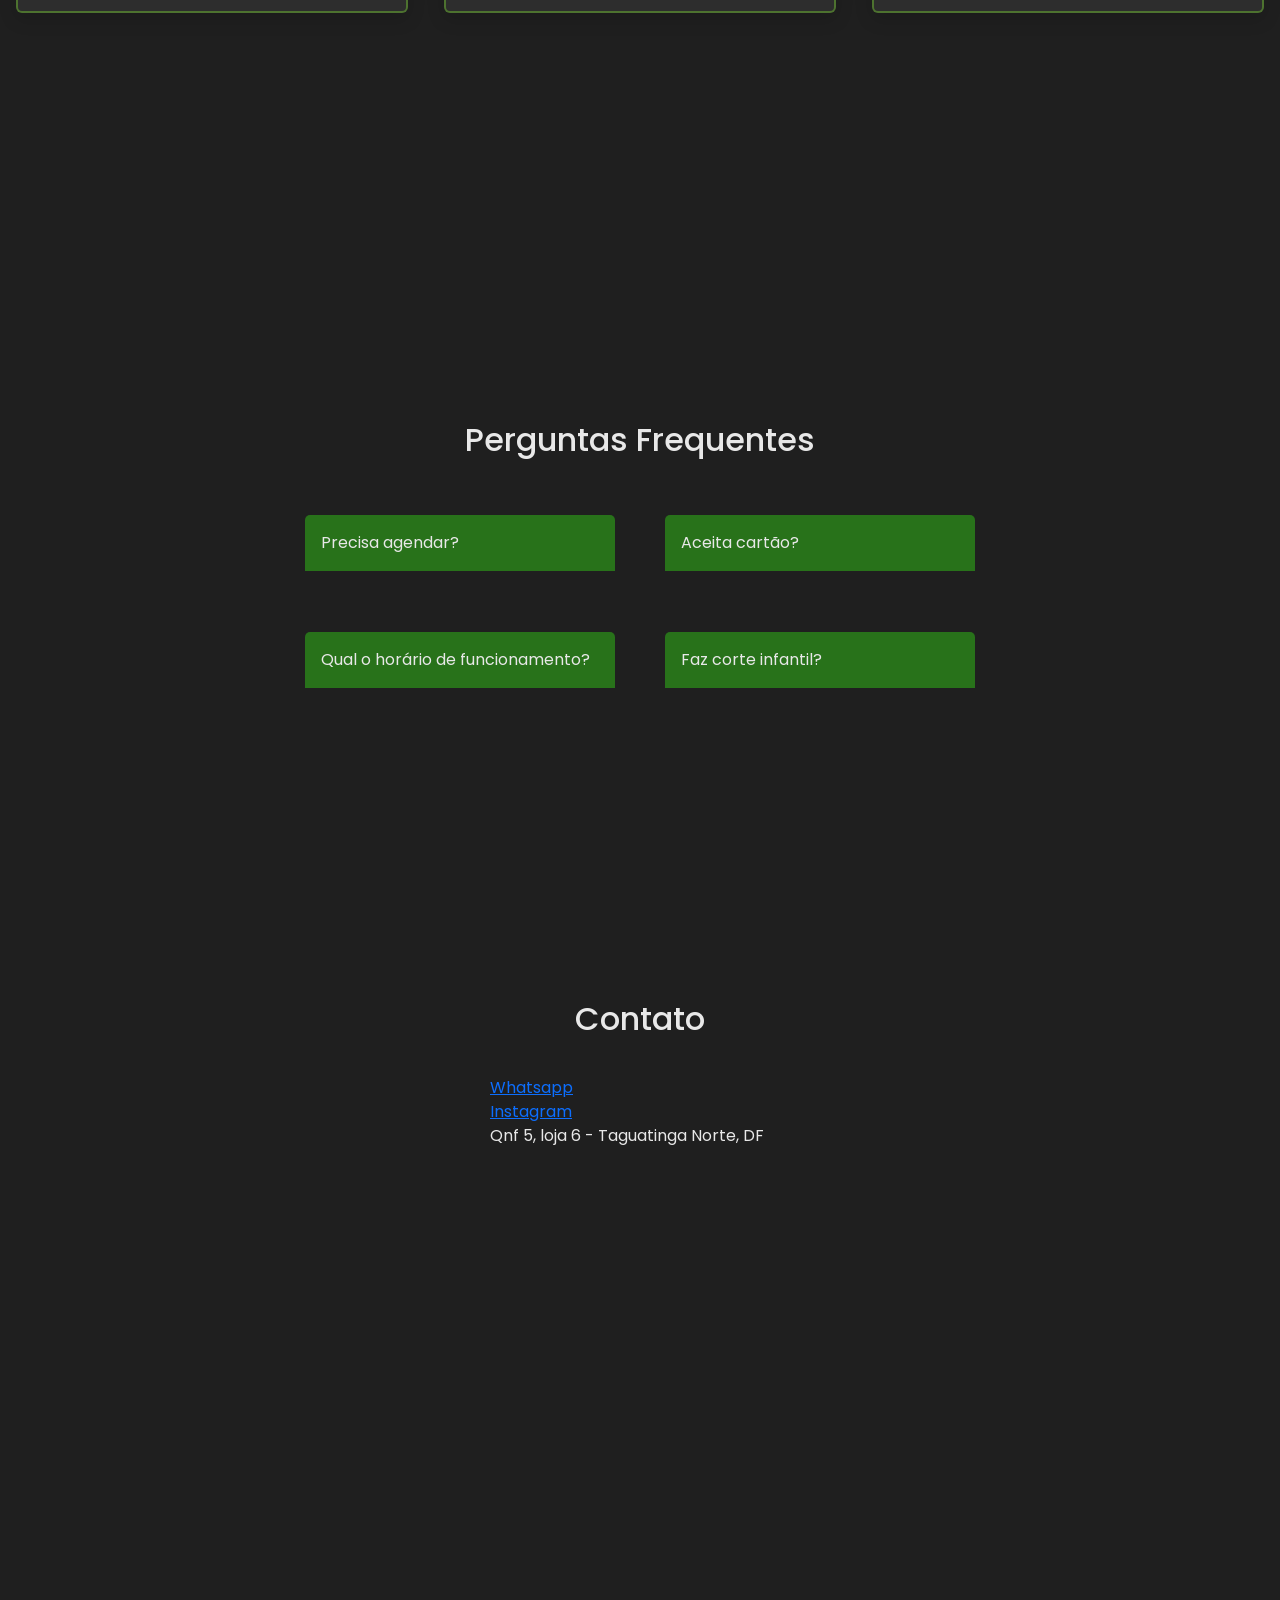
==== commit 555c3f89: "parte de faq finalizada, contato já estruturada" ====
--- a/index.html
+++ b/index.html
@@ -68,7 +68,6 @@
                 </section>
             </section>
         </section>
-
         <section class="servicos" id="servicos">
             <section class="page-dois">
                 <section class="servicos-dstq">
@@ -171,17 +170,49 @@
                         </div>
                         <div class="faq-item">
                             <button class="faq-question">
-                                Onde vocês ficam?
-                            </button>
-                            <div class="faq-answer">
-                                <p>Nossa loja fica na sandu norte, ao lado do Cemtn.</p>
+                                Faz corte infantil?
+                            </button>
+                            <div class="faq-answer">
+                                <p>Sim,fazemos corte infantil.</p>
                             </div>
                         </div>
                     </section>
                 </section>
             </section>
         </section>     
+        <section class="contato" id="contato">
+            <section class="page-tres">
+                <section class="contato-container">
+                    <div class="contato-titulo">
+                        <h2>Contato</h2>
+                    </div>
+                    <section class="contato-item-container">
+                        <!--ITEM 1-->
+                        <div class="contato-item">
+                           <nav>
+                            <a href="https://wa.me/5561995094496" target="_blank">Whatsapp</a>
+                           </nav>
+                        </div>
+                        <!--ITEM 2-->
+                        <div class="contato-item">
+                           <nav class = "">
+                            <a href="https://www.instagram.com/barberia_ph._?utm_source=ig_web_button_share_sheet&igsh=ZDNlZDc0MzIxNw==" target="_blank">Instagram</a>
+                           </nav>
+                        </div>
+                        <!--ITEM 3-->
+                        <section class="localizacao">
+                        <div class="contato-item">
+                            <p>Qnf 5, loja 6 - Taguatinga Norte, DF</p>
+                            <nav>
+                                <iframe class="mapa"src="https://www.google.com/maps/embed?pb=!1m18!1m12!1m3!1d295.21614324778017!2d-48.066659798179316!3d-15.817302652990191!2m3!1f0!2f0!3f0!3m2!1i1024!2i768!4f13.1!3m3!1m2!1s0x935a33482e25b237%3A0x584cac6ee8451214!2sBARBEARIA%20PH!5e1!3m2!1spt-BR!2sbr!4v1782081205339!5m2!1spt-BR!2sbr" width="600" height="450" style="border:0;" allowfullscreen="" loading="lazy" referrerpolicy="no-referrer-when-downgrade"></iframe>
+                            </nav>
+                           </section>
+                        </div>
+                    </section>
+                </section>
+            </section>
+
+        </section>
     </main>                
-    
 </body>
 </html>
--- a/css/index.css
+++ b/css/index.css
@@ -372,8 +372,8 @@
         align-items: center;
         justify-content: center;
         background-color: #1f1f1f;
-        gap: 60px;
-        min-height: 9dvh;
+        gap: 30px;
+        min-height: 80dvh;
         width: 100%;
     }
     .faq-container {
@@ -385,8 +385,8 @@
     }
 
     .faq-item-container{
-        display: flex;
-        flex-direction:column ;
+        display: grid;
+        grid-template-columns: 1fr;
         gap: 28px;
         max-width: 100%;
     }
@@ -402,8 +402,8 @@
     .faq-answer{
         max-width: 100%;
         width: 100%;
-        color: #E8E8E8;
-        background-color: #0A0A0A;
+        color: #2D2D2D;
+        background-color: #bab9b9;
         border-bottom: solid 0.5px #89F336;
         border-bottom-left-radius: 6px ;
         border-bottom-right-radius: 6px;
@@ -422,6 +422,8 @@
         color: #e8e8e8;
         background-color: #28721A;
         border: none;
+        border-top-left-radius:5px ;
+        border-top-right-radius: 5px;
         text-align: left;
         font-size: 16px;
     }
@@ -432,6 +434,49 @@
         transform: translateY(0);
         padding: 15px;
         }
+    
+    .contato-item-container {
+        gap: 40px;
+    }
+
+    .contato-titulo {
+        text-align: center;
+        padding: 30px 0px;
+        color: #e8e8e8;
+    }
+    .contato-item {
+        color: #E8E8E8; 
+    }
+
+    .mapa {
+        width: 100%;
+    }
+
+
+
+
+
+
+
+
+
+
+
+
+
+
+
+
+
+
+
+
+
+
+
+
+
+
 
     @media(min-width: 768px) {
         .button-container {
@@ -499,4 +544,8 @@
         background-color: #28721A;
         border-radius: 8px;
     }
-    }
+        .faq-item-container {
+            grid-template-columns: repeat(2,1fr);
+            gap: 50px
+        }
+    }
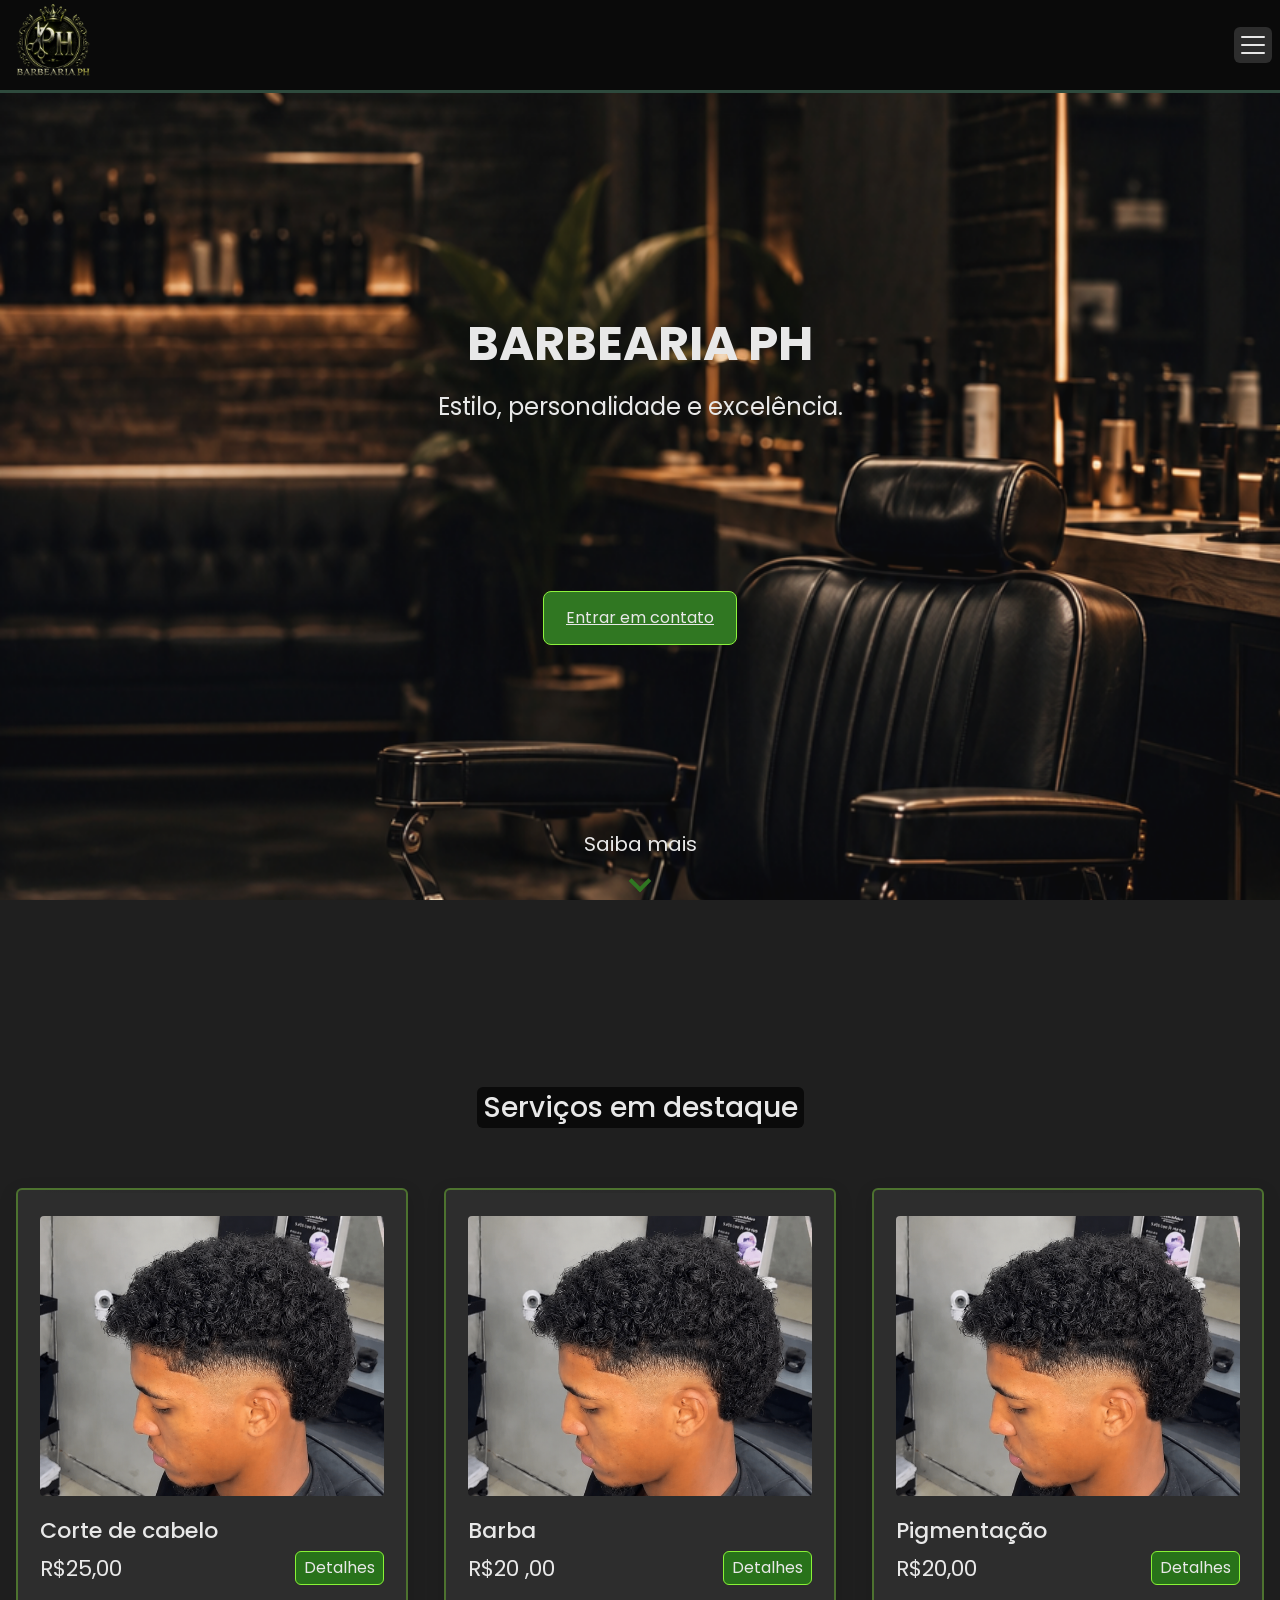
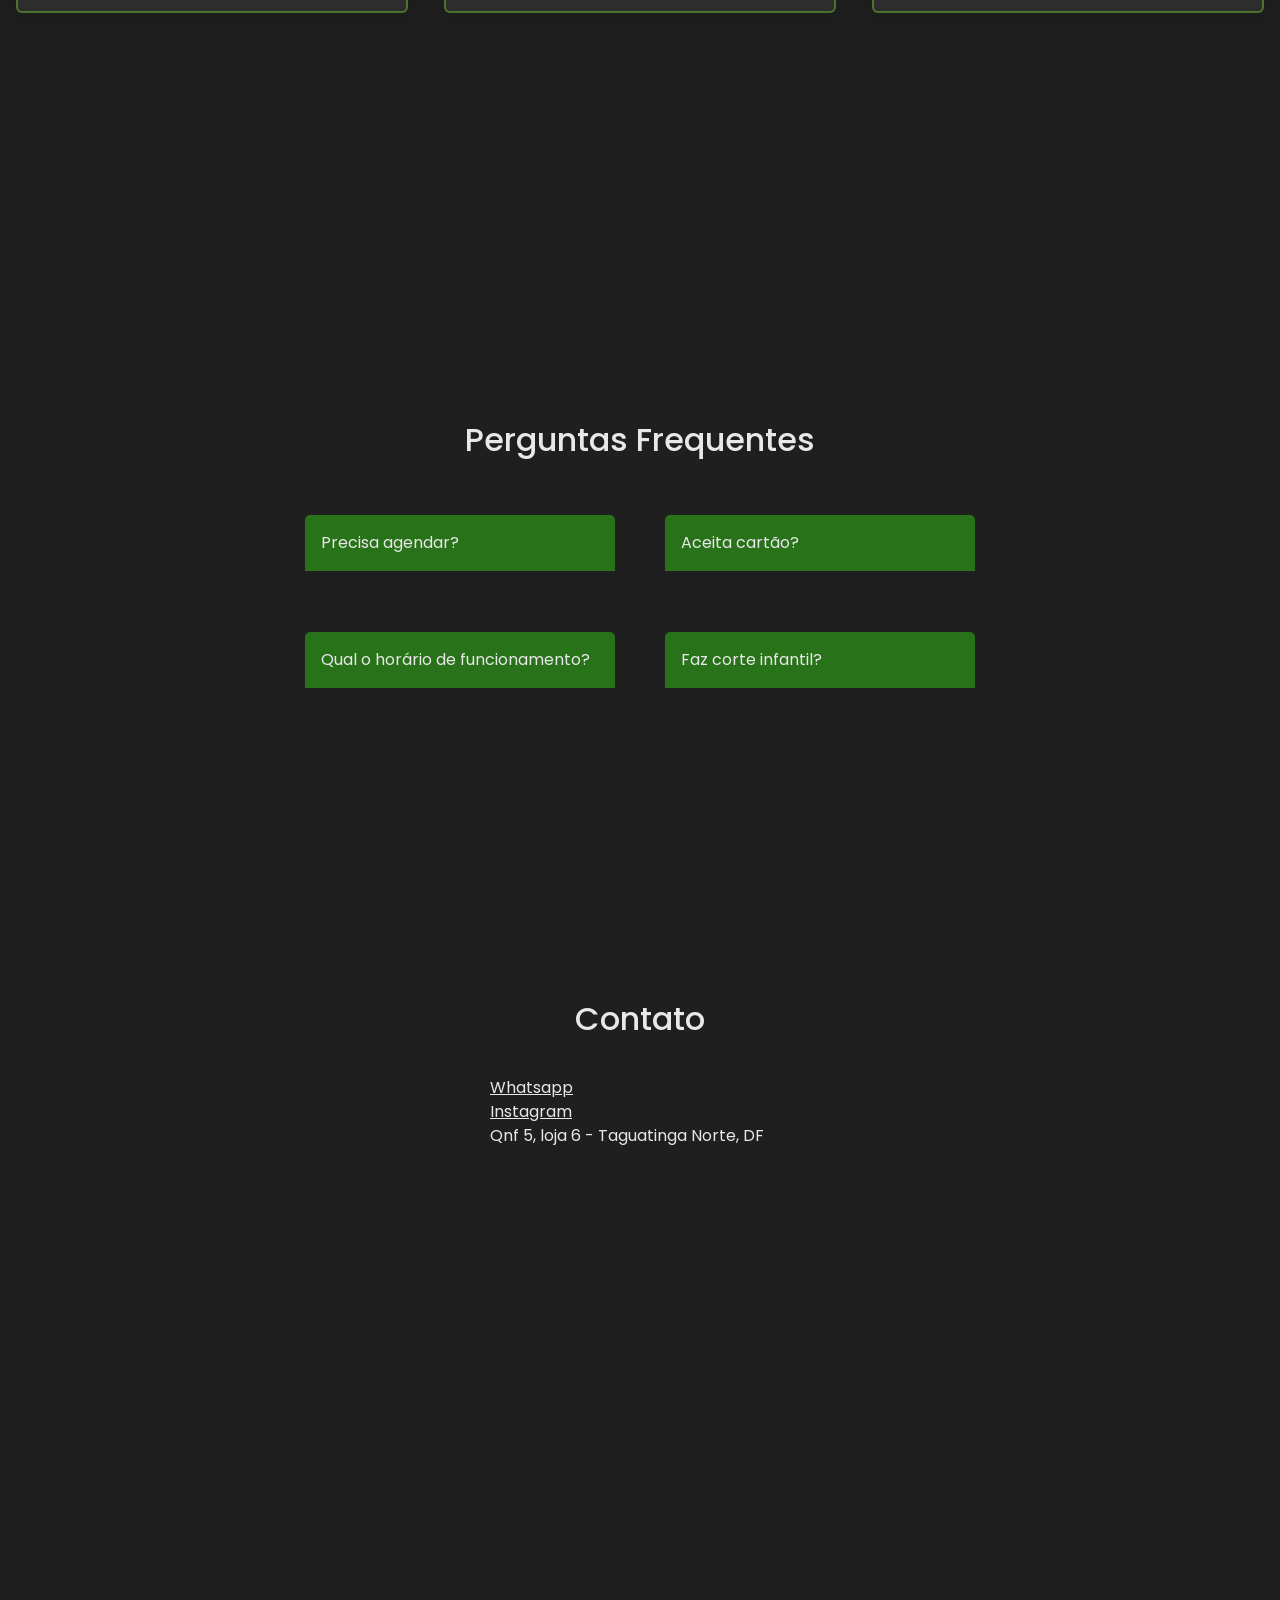
==== commit d123cdbd: "parte css contato finalizada" ====
--- a/index.html
+++ b/index.html
@@ -190,13 +190,13 @@
                         <!--ITEM 1-->
                         <div class="contato-item">
                            <nav>
-                            <a href="https://wa.me/5561995094496" target="_blank">Whatsapp</a>
+                            <a class="link" href="https://wa.me/5561995094496" target="_blank">Whatsapp</a>
                            </nav>
                         </div>
                         <!--ITEM 2-->
                         <div class="contato-item">
-                           <nav class = "">
-                            <a href="https://www.instagram.com/barberia_ph._?utm_source=ig_web_button_share_sheet&igsh=ZDNlZDc0MzIxNw==" target="_blank">Instagram</a>
+                           <nav>
+                            <a class="link" href="https://www.instagram.com/barberia_ph._?utm_source=ig_web_button_share_sheet&igsh=ZDNlZDc0MzIxNw==" target="_blank">Instagram</a>
                            </nav>
                         </div>
                         <!--ITEM 3-->
--- a/css/index.css
+++ b/css/index.css
@@ -452,6 +452,10 @@
         width: 100%;
     }
 
+    .link {
+        color: #E8E8E8;
+    }
+
 
 
 
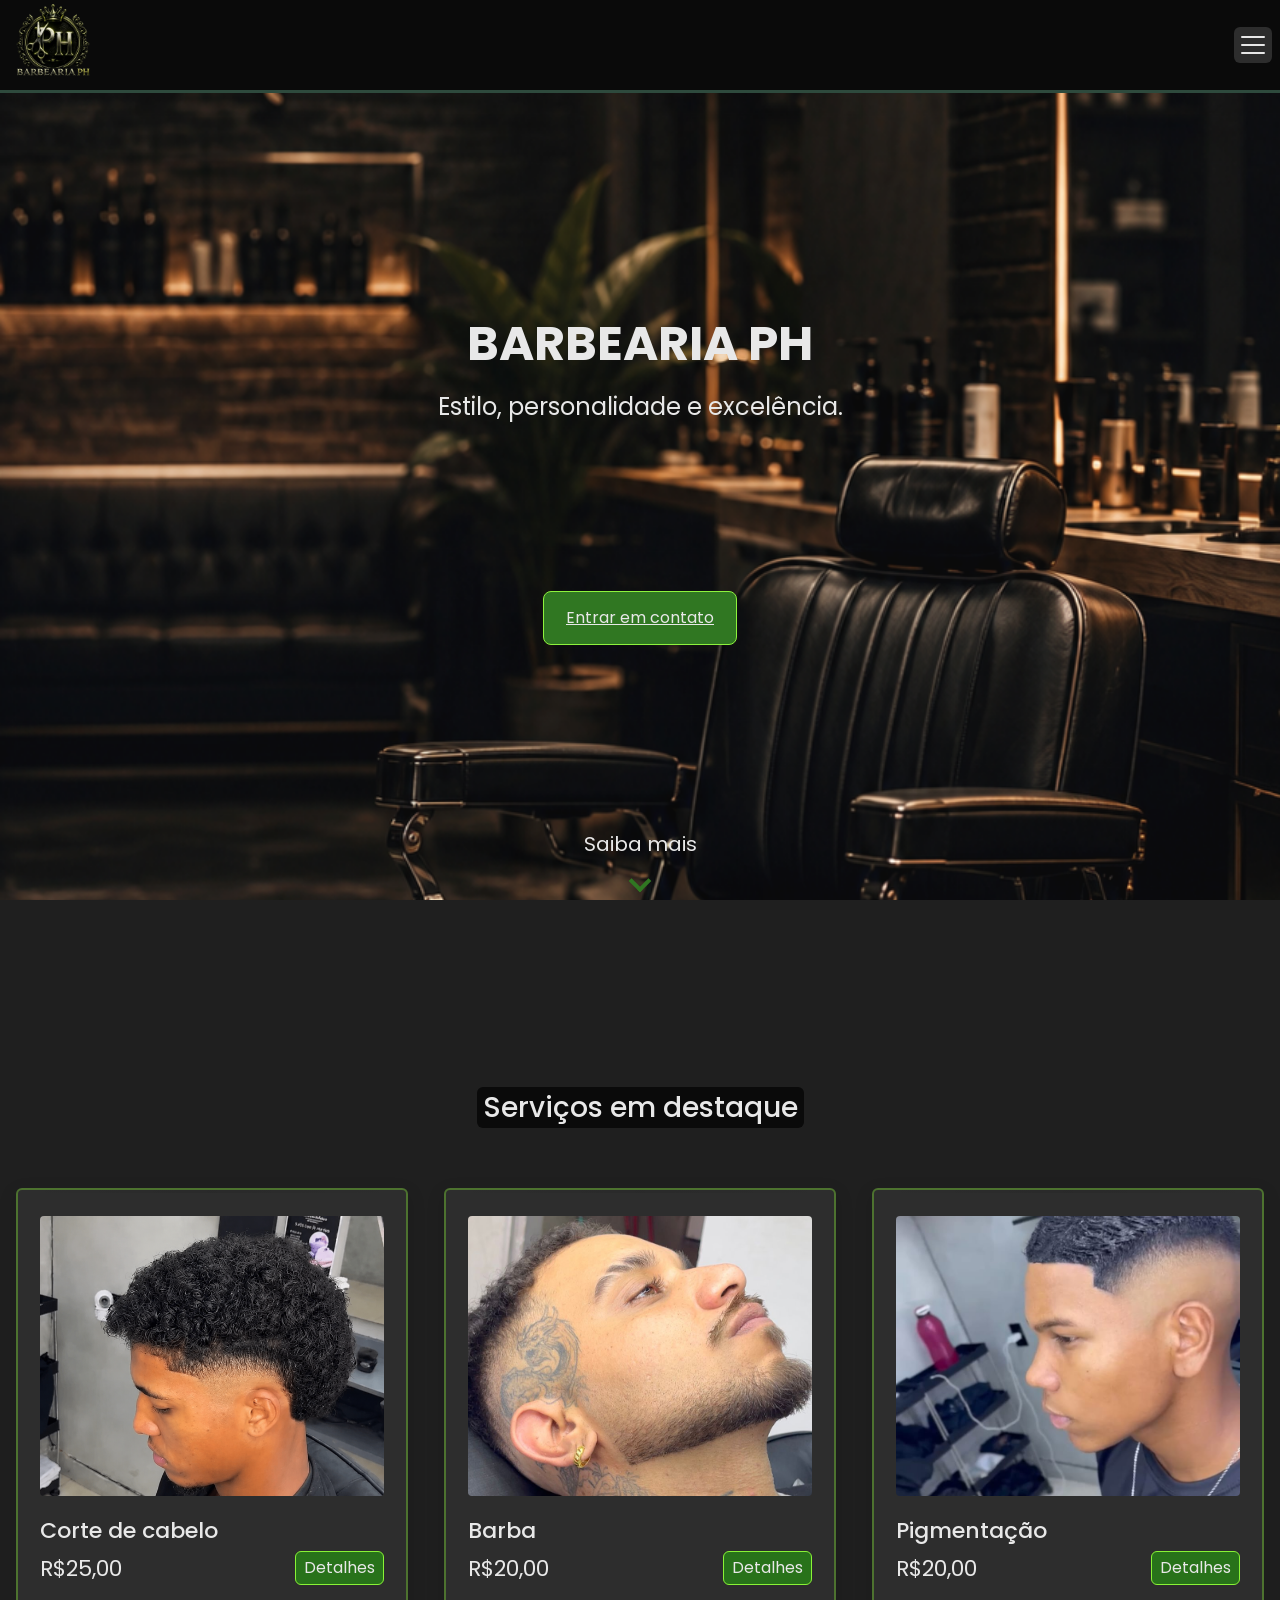
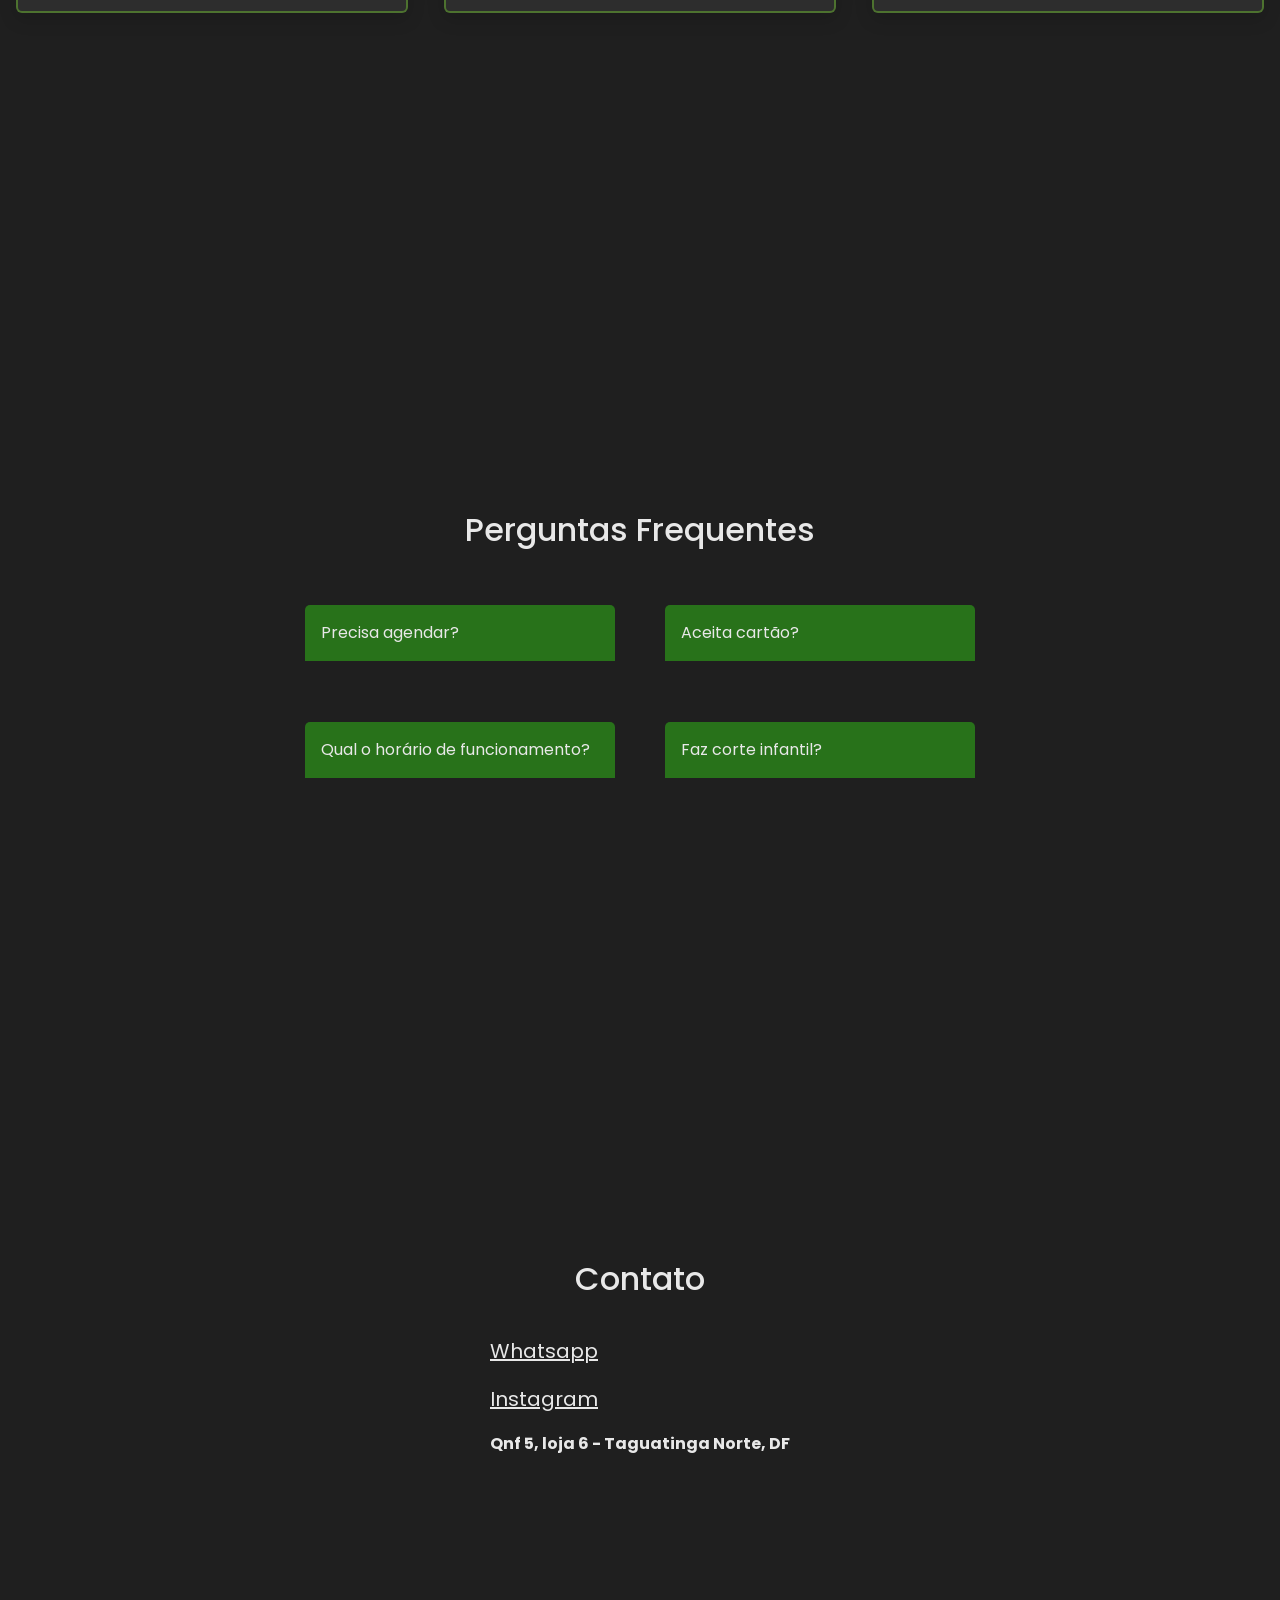
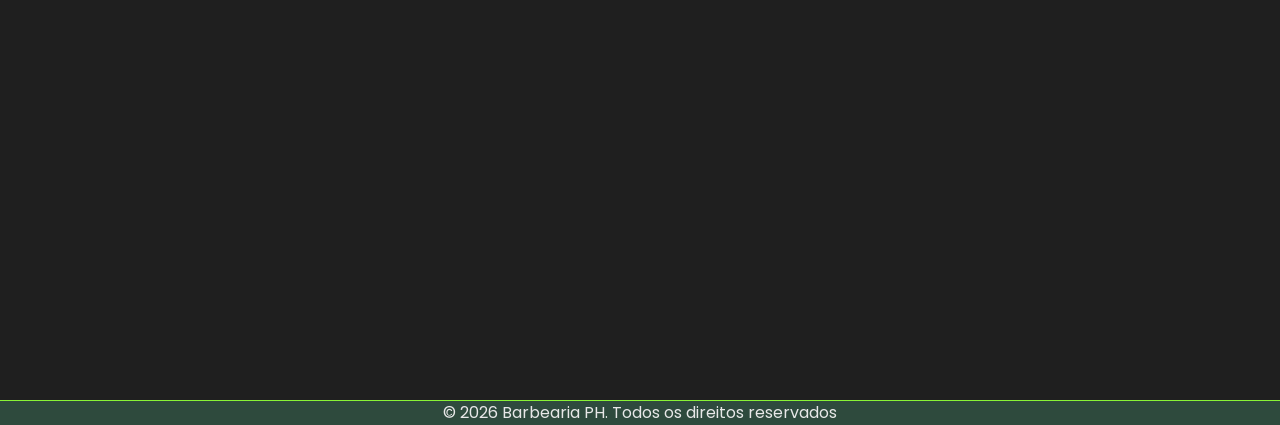
==== commit 67aca259: "Home Page finalizada" ====
--- a/index.html
+++ b/index.html
@@ -18,13 +18,13 @@
                     <a href="index.html" class="logo"><img src="img/logobarbeariaph.png" alt="Logo da Barbearia PH" /></a>
                 </figure>
                 <button class="navbar-toggler" type="button" data-bs-toggle="offcanvas" data-bs-target="#offcanvasNavbar" aria-controls="offcanvasNavbar" aria-label="Toggle navigation">
-                <span class="navbar-toggler-icon"></span>
+                    <span class="navbar-toggler-icon"></span>
                 </button>
                 <div class="offcanvas offcanvas-end" tabindex="-1" id="offcanvasNavbar" aria-labelledby="offcanvasNavbarLabel">
-                <div class="offcanvas-header">
-                    <a class="offcanvas-title" id="offcanvasNavbarLabel" href="index.html">Barbearia PH</a>
-                    <button type="button" class="btn-close" data-bs-dismiss="offcanvas" aria-label="Close"></button>
-                </div>
+                    <div class="offcanvas-header">
+                        <a class="offcanvas-title" id="offcanvasNavbarLabel" href="index.html">Barbearia PH</a>
+                        <button type="button" class="btn-close" data-bs-dismiss="offcanvas" aria-label="Close"></button>
+                    </div>
                 <div class="offcanvas-body">
                     <ul class="navbar-nav justify-content-end flex-grow-1 pe-3">
                         <li class="nav-item">
@@ -35,6 +35,9 @@
                         </li>
                         <li class="nav-item">
                             <a class="nav-link" href="#perguntas-frequentes">FAQ</a>
+                        </li>
+                        <li class="nav-item">
+                            <a class="nav-link" href="#contato">Contato</a>
                         </li>
                     </ul>
                 </div>
@@ -97,12 +100,12 @@
                     <div class="hero-servicos">
                         <section class="servicos-dstq-container">       
                                 <div class="servicos-dstq-top">
-                                        <img src="img/servicodstq1.png" alt="Serviço 1" class="servicos-item-img"></img>                       
+                                        <img src="img/servicodstq2.jpeg" alt="Serviço 2" class="servicos-item-img"></img>                       
                                 </div>
                                 <div class="servicos-dstq-bottom">
                                     <div class="servicos-item-texto">
                                         <h2 class="servicos-item-titulo">Barba</h2>
-                                        <p class="servico-item-preco">R$20  ,00</p>
+                                        <p class="servico-item-preco">R$20,00</p>
                                     </div>
                                     <div class="btn-detalhes-container">
                                         <div class="btn-detalhes">
@@ -116,7 +119,7 @@
                     <div class="hero-servicos">
                         <section class="servicos-dstq-container">       
                                 <div class="servicos-dstq-top">
-                                        <img src="img/servicodstq1.png" alt="Serviço 1" class="servicos-item-img"></img>                       
+                                        <img src="img/servicodstq3.jpeg" alt="Serviço 3" class="servicos-item-img"></img>                       
                                 </div>
                                 <div class="servicos-dstq-bottom">
                                     <div class="servicos-item-texto">
@@ -201,9 +204,9 @@
                         </div>
                         <!--ITEM 3-->
                         <section class="localizacao">
-                        <div class="contato-item">
+                        <div class="contato-item" id="contato-item">
                             <p>Qnf 5, loja 6 - Taguatinga Norte, DF</p>
-                            <nav>
+                            <nav class="maps-barbearia">
                                 <iframe class="mapa"src="https://www.google.com/maps/embed?pb=!1m18!1m12!1m3!1d295.21614324778017!2d-48.066659798179316!3d-15.817302652990191!2m3!1f0!2f0!3f0!3m2!1i1024!2i768!4f13.1!3m3!1m2!1s0x935a33482e25b237%3A0x584cac6ee8451214!2sBARBEARIA%20PH!5e1!3m2!1spt-BR!2sbr!4v1782081205339!5m2!1spt-BR!2sbr" width="600" height="450" style="border:0;" allowfullscreen="" loading="lazy" referrerpolicy="no-referrer-when-downgrade"></iframe>
                             </nav>
                            </section>
@@ -211,8 +214,10 @@
                     </section>
                 </section>
             </section>
-
         </section>
-    </main>                
+    </main> 
+    <footer>
+        <p class="footer-texto">&copy; 2026 Barbearia PH. Todos os direitos reservados</p>
+    </footer>               
 </body>
 </html>
--- a/css/index.css
+++ b/css/index.css
@@ -1,465 +1,510 @@
-    @import url('https://fonts.googleapis.com/css2?family=Orbitron:wght@400..900&family=Poppins:ital,wght@0,100;0,200;0,300;0,400;0,500;0,600;0,700;0,800;0,900;1,100;1,200;1,300;1,400;1,500;1,600;1,700;1,800;1,900&family=Roboto:ital,wght@0,100..900;1,100..900&display=swap');
-    @import url('https://fonts.googleapis.com/css2?family=Orbitron:wght@400..900&family=Poppins:ital,wght@0,100;0,200;0,300;0,400;0,500;0,600;0,700;0,800;0,900;1,100;1,200;1,300;1,400;1,500;1,600;1,700;1,800;1,900&family=Roboto:ital,wght@0,100..900;1,100..900&display=swap');
-
-    * {
-        margin: 0;
-        padding: 0;
-        font-family: 'Poppins', sans-serif;
-        box-sizing: border-box;
-    }
-    body {
-        width: 100%;
-        min-height: 100dvh;
-    }
-
-    html {
+@import url('https://fonts.googleapis.com/css2?family=Orbitron:wght@400..900&family=Poppins:ital,wght@0,100;0,200;0,300;0,400;0,500;0,600;0,700;0,800;0,900;1,100;1,200;1,300;1,400;1,500;1,600;1,700;1,800;1,900&family=Roboto:ital,wght@0,100..900;1,100..900&display=swap');
+@import url('https://fonts.googleapis.com/css2?family=Orbitron:wght@400..900&family=Poppins:ital,wght@0,100;0,200;0,300;0,400;0,500;0,600;0,700;0,800;0,900;1,100;1,200;1,300;1,400;1,500;1,600;1,700;1,800;1,900&family=Roboto:ital,wght@0,100..900;1,100..900&display=swap');
+
+* {
+    margin: 0;
+    padding: 0;
+    font-family: 'Poppins', sans-serif;
+    box-sizing: border-box;
+}
+body {
+    width: 100%;
+    min-height: 100dvh;
+}
+
+html {
     scroll-behavior: smooth;
     scroll-snap-type: y mandatory;
+}
+main > section{
+    scroll-snap-align: start;
+}
+.header-logo {
+    margin: 0;
+}
+
+.header-logo img {
+    width: 90px;
+    height: auto;
+    display: block;
+}
+
+.navbar  {
+    background-color: #0A0A0A;
+    min-height: 55px;
+    padding: 0px 0px;
+    border-bottom: 3px solid #2E4A3D;
     }
-    main > section{
-        scroll-snap-align: start;
+
+.navbar-toggler {
+    width: 38px;
+    height: 36px;
+    padding: 0;
+    display: flex;
+    align-items: center;
+    justify-content: center;
+    border: none;
+    border-radius: 8px;
+    background-color: #2D2D2D;
+    border-radius: 6px;
+}
+
+.navbar-toggler-icon {
+    background-image: url("data:image/svg+xml,%3csvg xmlns='http://www.w3.org/2000/svg' viewBox='0 0 30 30'%3e%3cpath stroke='rgba(232,232,232,1)' stroke-linecap='round' stroke-miterlimit='10' stroke-width='2' d='M4 7h22M4 15h22M4 23h22'/%3e%3c/svg%3e") !important;
+}   
+
+.container-fluid {
+    padding: 0px 0px;
+
+}
+
+.offcanvas-header {
+    background-color: #0A0A0A;
+    border-bottom: 3px solid #2E4A3D ;
+}
+
+.offcanvas-title {
+    color: #E8E8E8;
+    font-size: 22px;
+    font-weight: bold;
+    text-decoration: none;
+}
+
+.offcanvas-title:hover {
+    color: #89F336;
+    text-decoration: none;
+}
+
+.offcanvas-body {
+    background-color: #0A0A0A;
+}
+
+.nav-link-active {
+    color: #E8E8E8;
+    font-size: 18px;
+    font-weight: 500;
+    text-decoration: underline;
+}
+.nav-link {
+    color: #E8E8E8;
+    font-size: 18px;
+    font-weight: 500;
+    transition: color 0.3s ease;
+}
+.nav-link:hover,
+.nav-link-active:hover {
+    color: #89F336;
+    text-decoration: underline;
+}
+
+
+.btn-close {
+    filter: invert(1);
+}
+
+.page-um {
+    display: flex;
+    flex-direction: column;
+}
+
+.hero{
+    background-image: url("../img/backgroundhomepage.png");
+    background-size: cover;
+    background-position: center;
+    background-repeat: no-repeat;
+    opacity: 0.960;
+    display: flex;
+    flex-direction: column;
+    align-items: center;
+    justify-content: center;
+    min-height: 100dvh;
+}
+
+.hero-content{
+    padding: 50px 0px;
+    margin-top: 200px;
+}
+.hero-title-container {
+    display: flex;
+    justify-content: center;
+}
+.hero-title {
+    color: #E8E8E8;
+    font-size: 34px;
+    font-weight: bold;
+    text-align: center;
+    margin-top: 60px;
+}
+
+.hero-slogan {
+    color: #E8E8E8;
+    font-size: 17px;
+    font-weight: medium;
+    text-align: center;
+    margin-top: 8px;
+}
+.button{
+    display:flex;
+    justify-content: center;    
+}
+.button-container {
+    display: flex;
+    justify-content: center;
+    margin: 68px;
+    margin-top: 100px;
+    padding: 10px 16px;
+    background-color: #28721A;
+    border-radius: 8px;
+    border: solid 1px #89F336;
+}
+
+
+.btnagendar{
+    color: #E8E8E8;
+}
+
+.btnagendar:hover {
+    color: #89F336;
+    text-decoration: none;
+}
+
+
+
+.saiba-mais-container {
+    display: flex;
+    justify-content: center;
+    margin-top: 138px;
+}
+
+.btn-saiba-mais{
+    margin-top:16px;
+    display: inline-flex;
+    flex-direction: column;
+    align-items: center;
+    text-decoration: none;
+    color: #e8e8e8;
+}
+
+.texto {
+    font-size: 20px;
+    font-weight: medium;
+}
+
+.seta {
+    margin-top: 8px;
+    display: inline-flex;
+    align-items: center;
+    justify-content: center;
+    width: 28px;
+    height: 28px;
+    flex-shrink: 0;
+}
+
+.seta::before {
+    content: "";
+    width: 16px;
+    height: 16px;
+    border-right: 4px solid #28721A;
+    border-bottom: 4px solid #28721A;
+    transform: rotate(45deg);
+}
+
+.page-dois {
+    display: flex;
+    flex-direction: column;
+    align-items: center;
+    justify-content: center;
+    padding: 60px 16px 50px;
+    background-color: #1f1f1f;
+    gap: 60px;
+    min-height: 9dvh;
+    width: 100%;
+}
+
+.cards-servicos {
+    display: grid;
+    grid-template-columns: 1fr;
+    gap: 26px;
+    width: 100%;
+    max-width: 1120px;
+}
+
+.hero-servicos {
+    display: flex;
+    flex-direction: column;
+    align-items: center;
+    justify-content: center;
+    gap: 26px;
+    width: 100%;
+}
+.servicos-item{
+    padding: 0px;
+}
+.servicos-item-img {
+    width: 100%;
+    height: 190px;
+    object-fit: cover;
+    border-radius: 4px;
+}
+
+.servicos-dstq-container {
+    display: flex;
+    flex-direction: column;
+    align-items: center;
+    justify-content: flex-start;
+    gap: 22px;
+    border-radius: 6px;
+    background-color: #2D2D2D;
+    padding: 26px 22px;
+    border: 2px solid rgba(137, 243, 54, 0.35);
+    box-shadow: 0 6px 18px rgba(0, 0, 0, 0.15);
+    transition: 0.2s ease;
+    position: relative;
+    width: 100%;
+    max-width: 340px;
+    height: 100%;
+}
+
+.servicos-dstq-container:hover{
+    transform: translateY(-6px);
+    box-shadow: 0 14px 30px rgba(0, 0, 0, 0.18);
+}
+
+.servicos-dstq-container::before{
+    content: "";
+    position: absolute;
+    top: 0;
+    left: 0;
+    height: 3px;
+    width: 100%;
+    background: linear-gradient(90deg, transparent, rgba(0,0,0,0.2), transparent);
+    opacity: 0.4;
+    transition: 0.2s;
+}
+
+.servicos-dstq-container:hover::before{
+    opacity: 1;
+}
+.servicos-dstq {
+    background-color: #0A0A0A;
+    display: flex;
+    flex-direction: column;
+    align-items: center;
+    border-radius: 6px;
+    padding: 4px 6px;
+}
+
+.servicos-dstq-top {
+    display: flex;
+    align-items: flex-start;
+    justify-content: center;
+    gap: 18px;
+    width: 100%;
+    height: auto;
+}
+
+.servicos-dstq-bottom {
+    display: grid;
+    grid-template-columns: minmax(0, 1fr) auto;
+    align-items: stretch;
+    gap: 16px;
+    width: 100%;
+    margin-top: auto;
+}
+
+.btn-detalhes-container {
+    display: flex;
+    align-items: flex-end;
+    justify-content: flex-end;
+    height: 100%;
+}
+
+.btn-detalhes {
+    
+    background-color: #28721A;
+    border-radius: 6px;
+    border: solid 1px #89F336;
+}
+
+.btn-detalhes a {
+    display: inline-block;
+    padding: 4px 8px;
+    color: #E8E8E8;
+    text-decoration: none;
+    font-size: 16px;
+    font-weight: medium;
+}
+
+.servicos-dstq-titulo {
+    margin:0;
+    color: #E8E8E8;
+    font-size: 28px;
+
+}
+
+.servicos-item-texto {
+    display: flex;
+    flex-direction: column;
+    justify-content: center;
+    align-items: flex-start;
+    gap: 8px;
+    min-width: 0;
+}
+
+.servicos-item-titulo {
+    color: #E8E8E8;
+    font-size: 22px;
+    margin: 0;
+
+}
+
+.servico-item-preco  {
+    padding: 0;
+    margin:0;
+    font-size: 22px;
+    color: #E8E8E8;
+}
+
+.page-tres{
+    padding: 50px 16px;
+    display: flex;
+    flex-direction: column;
+    align-items: center;
+    justify-content: center;
+    background-color: #1f1f1f;
+    gap: 30px;
+    min-height: 80dvh;
+    width: 100%;
+}
+.faq-container {
+    display: flex;
+    align-items: center;
+    justify-content: center;
+    flex-direction: column;
+    gap: 48px;
+}
+
+.faq-item-container{
+    display: grid;
+    grid-template-columns: 1fr;
+    gap: 28px;
+    max-width: 100%;
+}
+
+.faq-item {
+    max-width: 310px;
+    margin-bottom: 10px;
+}
+.faq-titulo {
+    color: #E8E8E8;
+}
+
+.faq-answer{
+    max-width: 100%;
+    width: 100%;
+    color: #2D2D2D;
+    background-color: #bab9b9;
+    border-bottom: solid 0.5px #89F336;
+    border-bottom-left-radius: 6px ;
+    border-bottom-right-radius: 6px;
+    max-height: 0;
+    overflow: hidden;
+    opacity: 0;
+    transform: translateY(-10px);
+    transition: all 0.4s ease;
+    padding: 0 15px;
+}
+
+.faq-question{
+    width: 100%;
+    padding: 1rem;
+    cursor: pointer;
+    color: #e8e8e8;
+    background-color: #28721A;
+    border: none;
+    border-top-left-radius:5px ;
+    border-top-right-radius: 5px;
+    text-align: left;
+    font-size: 16px;
+}
+
+.faq-item.active .faq-answer {
+    max-height: 200px; 
+    opacity: 1;
+    transform: translateY(0);
+    padding: 15px;
     }
-    .header-logo {
-        margin: 0;
-    }
-
-    .header-logo img {
-        width: 90px;
-        height: auto;
-        display: block;
-    }
-
-    .navbar  {
-        background-color: #0A0A0A;
-        min-height: 55px;
-        padding: 0px 0px;
-        border-bottom: 3px solid #2E4A3D ;
-    }
-
-    .navbar-toggler {
-        width: 38px;
-        height: 36px;
-        padding: 0;
-        display: flex;
-        align-items: center;
-        justify-content: center;
-        border: none;
-        border-radius: 8px;
-        background-color: #2D2D2D;
-        border-radius: 6px;
-    }
-
-    .navbar-toggler-icon {
-        background-image: url("data:image/svg+xml,%3csvg xmlns='http://www.w3.org/2000/svg' viewBox='0 0 30 30'%3e%3cpath stroke='rgba(232,232,232,1)' stroke-linecap='round' stroke-miterlimit='10' stroke-width='2' d='M4 7h22M4 15h22M4 23h22'/%3e%3c/svg%3e") !important;
-    }
-
-    .container-fluid {
-        padding: 0px 0px;
-    
-    }
-
-    .offcanvas-header {
-        background-color: #0A0A0A;
-        border-bottom: 3px solid #2E4A3D ;
-    }
-
-    .offcanvas-title {
-        color: #E8E8E8;
-        font-size: 22px;
-        font-weight: bold;
-        text-decoration: none;
-    }
-
-    .offcanvas-title:hover {
-        color: #89F336;
-        text-decoration: none;
-    }
-
-    .offcanvas-body {
-        background-color: #0A0A0A;
-    }
-
-    .nav-link-active {
-        color: #E8E8E8;
-        font-size: 18px;
-        font-weight: 500;
-        text-decoration: underline;
-    }
-    .nav-link {
-        color: #E8E8E8;
-        font-size: 18px;
-        font-weight: 500;
-        transition: color 0.3s ease;
-    }
-    .nav-link:hover,
-    .nav-link-active:hover {
-        color: #89F336;
-        text-decoration: underline;
-    }
-
-
-    .btn-close {
-        filter: invert(1);
-    }
-
-    .page-um {
-        display: flex;
-        flex-direction: column;
-    }
-
-    .hero{
-        background-image: url("../img/backgroundhomepage.png");
-        background-size: cover;
-        background-position: center;
-        background-repeat: no-repeat;
-        opacity: 0.960;
-        display: flex;
-        flex-direction: column;
-        align-items: center;
-        justify-content: center;
-        min-height: 100dvh;
-    }
-
-    .hero-content{
-        padding: 50px 0px;
-        margin-top: 200px;
-    }
-    .hero-title-container {
-        display: flex;
-        justify-content: center;
-    }
-    .hero-title {
-        color: #E8E8E8;
-        font-size: 34px;
-        font-weight: bold;
-        text-align: center;
-        margin-top: 60px;
-    }
-
-    .hero-slogan {
-        color: #E8E8E8;
-        font-size: 17px;
-        font-weight: medium;
-        text-align: center;
-        margin-top: 8px;
-    }
-    .button{
-        display:flex;
-        justify-content: center;    
-    }
-    .button-container {
-        display: flex;
-        justify-content: center;
-        margin: 68px;
-        margin-top: 100px;
-        padding: 10px 16px;
-        background-color: #28721A;
-        border-radius: 8px;
-        border: solid 1px #89F336;
-    }
-
-
-    .btnagendar{
-        color: #E8E8E8;
-    }
-
-    .btnagendar:hover {
-        color: #89F336;
-        text-decoration: none;
-    }
-
-
-
-    .saiba-mais-container {
-        display: flex;
-        justify-content: center;
-        margin-top: 138px;
-    }
-
-    .btn-saiba-mais{
-        margin-top:16px;
-        display: inline-flex;
-        flex-direction: column;
-        align-items: center;
-        text-decoration: none;
-        color: #e8e8e8;
-    }
-
-    .texto {
-        font-size: 20px;
-        font-weight: medium;
-    }
-
-    .seta {
-        margin-top: 8px;
-        display: inline-flex;
-        align-items: center;
-        justify-content: center;
-        width: 28px;
-        height: 28px;
-        flex-shrink: 0;
-    }
-
-    .seta::before {
-        content: "";
-        width: 16px;
-        height: 16px;
-        border-right: 4px solid #28721A;
-        border-bottom: 4px solid #28721A;
-        transform: rotate(45deg);
-    }
-
-    .page-dois {
-        display: flex;
-        flex-direction: column;
-        align-items: center;
-        justify-content: center;
-        padding: 60px 16px 50px;
-        background-color: #1f1f1f;
-        gap: 60px;
-        min-height: 9dvh;
-        width: 100%;
-    }
-
-    .cards-servicos {
-        display: grid;
-        grid-template-columns: 1fr;
-        gap: 26px;
-        width: 100%;
-        max-width: 1120px;
-    }
-
-    .hero-servicos {
-        display: flex;
-        flex-direction: column;
-        align-items: center;
-        justify-content: center;
-        gap: 26px;
-        width: 100%;
-    }
-    .servicos-item{
-        padding: 0px;
-    }
-    .servicos-item-img {
-        width: 100%;
-        height: 190px;
-        object-fit: cover;
-        border-radius: 4px;
-    }
-
-    .servicos-dstq-container {
-        display: flex;
-        flex-direction: column;
-        align-items: center;
-        justify-content: flex-start;
-        gap: 22px;
-        border-radius: 6px;
-        background-color: #2D2D2D;
-        padding: 26px 22px;
-        border: 2px solid rgba(137, 243, 54, 0.35);
-        box-shadow: 0 6px 18px rgba(0, 0, 0, 0.15);
-        transition: 0.2s ease;
-        position: relative;
-        width: 100%;
-        max-width: 340px;
-        height: 100%;
-    }
-
-    .servicos-dstq-container:hover{
-        transform: translateY(-6px);
-        box-shadow: 0 14px 30px rgba(0, 0, 0, 0.18);
-    }
-
-    .servicos-dstq-container::before{
-        content: "";
-        position: absolute;
-        top: 0;
-        left: 0;
-        height: 3px;
-        width: 100%;
-        background: linear-gradient(90deg, transparent, rgba(0,0,0,0.2), transparent);
-        opacity: 0.4;
-        transition: 0.2s;
-    }
-
-    .servicos-dstq-container:hover::before{
-        opacity: 1;
-    }
-    .servicos-dstq {
-        background-color: #0A0A0A;
-        display: flex;
-        flex-direction: column;
-        align-items: center;
-        border-radius: 6px;
-        padding: 4px 6px;
-    }
-
-    .servicos-dstq-top {
-        display: flex;
-        align-items: flex-start;
-        justify-content: center;
-        gap: 18px;
-        width: 100%;
-        height: auto;
-    }
-
-    .servicos-dstq-bottom {
-        display: grid;
-        grid-template-columns: minmax(0, 1fr) auto;
-        align-items: stretch;
-        gap: 16px;
-        width: 100%;
-        margin-top: auto;
-    }
-
-    .btn-detalhes-container {
-        display: flex;
-        align-items: flex-end;
-        justify-content: flex-end;
-        height: 100%;
-    }
-
-    .btn-detalhes {
-        
-        background-color: #28721A;
-        border-radius: 6px;
-        border: solid 1px #89F336;
-    }
-
-    .btn-detalhes a {
-        display: inline-block;
-        padding: 4px 8px;
-        color: #E8E8E8;
-        text-decoration: none;
-        font-size: 16px;
-        font-weight: medium;
-    }
-
-    .servicos-dstq-titulo {
-        margin:0;
-        color: #E8E8E8;
-        font-size: 28px;
-
-    }
-
-    .servicos-item-texto {
-        display: flex;
-        flex-direction: column;
-        justify-content: center;
-        align-items: flex-start;
-        gap: 8px;
-        min-width: 0;
-    }
-
-    .servicos-item-titulo {
-        color: #E8E8E8;
-        font-size: 22px;
-        margin: 0;
-
-    }
-
-    .servico-item-preco  {
-        padding: 0;
-        margin:0;
-        font-size: 22px;
-        color: #E8E8E8;
-    }
-
-    .page-tres{
-        padding: 50px 16px;
-        display: flex;
-        flex-direction: column;
-        align-items: center;
-        justify-content: center;
-        background-color: #1f1f1f;
-        gap: 30px;
-        min-height: 80dvh;
-        width: 100%;
-    }
-    .faq-container {
-        display: flex;
-        align-items: center;
-        justify-content: center;
-        flex-direction: column;
-        gap: 48px;
-    }
-
-    .faq-item-container{
-        display: grid;
-        grid-template-columns: 1fr;
-        gap: 28px;
-        max-width: 100%;
-    }
-
-    .faq-item {
-        max-width: 310px;
-        margin-bottom: 10px;
-    }
-    .faq-titulo {
-        color: #E8E8E8;
-    }
-
-    .faq-answer{
-        max-width: 100%;
-        width: 100%;
-        color: #2D2D2D;
-        background-color: #bab9b9;
-        border-bottom: solid 0.5px #89F336;
-        border-bottom-left-radius: 6px ;
-        border-bottom-right-radius: 6px;
-        max-height: 0;
-        overflow: hidden;
-        opacity: 0;
-        transform: translateY(-10px);
-        transition: all 0.4s ease;
-        padding: 0 15px;
-    }
-
-    .faq-question{
-        width: 100%;
-        padding: 1rem;
-        cursor: pointer;
-        color: #e8e8e8;
-        background-color: #28721A;
-        border: none;
-        border-top-left-radius:5px ;
-        border-top-right-radius: 5px;
-        text-align: left;
-        font-size: 16px;
-    }
-
-    .faq-item.active .faq-answer {
-        max-height: 200px; 
-        opacity: 1;
-        transform: translateY(0);
-        padding: 15px;
-        }
-    
-    .contato-item-container {
-        gap: 40px;
-    }
-
-    .contato-titulo {
-        text-align: center;
-        padding: 30px 0px;
-        color: #e8e8e8;
-    }
-    .contato-item {
-        color: #E8E8E8; 
-    }
-
-    .mapa {
-        width: 100%;
-    }
-
-    .link {
-        color: #E8E8E8;
-    }
-
-
-
-
-
+
+.page-tres{
+    height: 100dvh;
+}
+
+.contato-container {
+
+    height: 80%;
+}
+
+.contato-item-container {
+    display: flex;
+    flex-direction: column;
+    gap: 18px;
+    height: 100%;
+}
+
+.contato-titulo {
+    text-align: center;
+    padding: 30px 0px;
+    color: #e8e8e8;
+}
+.contato-item {
+    color: #E8E8E8; 
+}
+
+#contato-item {
+    height: 100%;
+}
+.contato-item p {
+    font-weight: bold;
+}
+.mapa {
+    width: 100%;
+   height: 100%;
+}
+
+.maps-barbearia{
+    height: 100%;
+}
+
+.link {
+    color: #E8E8E8;
+    cursor: pointer;
+    font-size: 20px;
+}
+
+.link:hover{
+    color: #89F336;
+}
+
+.localizacao {
+    display: flex;
+    flex-direction: column;
+    gap: 28px;
+    height: 70%;
+}
+
+
+footer {
+    padding: 0px 0px ;
+    background-color: #2E4A3D;
+}
+
+.footer-texto {
+    height: 100%;
+    margin: 0;
+    text-align: center;
+    color: #E8E8E8;
+    border-top: solid 1px #89F336;
+}
 
 
 
@@ -552,4 +597,7 @@
             grid-template-columns: repeat(2,1fr);
             gap: 50px
         }
+        .contato-item-container {
+
+        }
     }
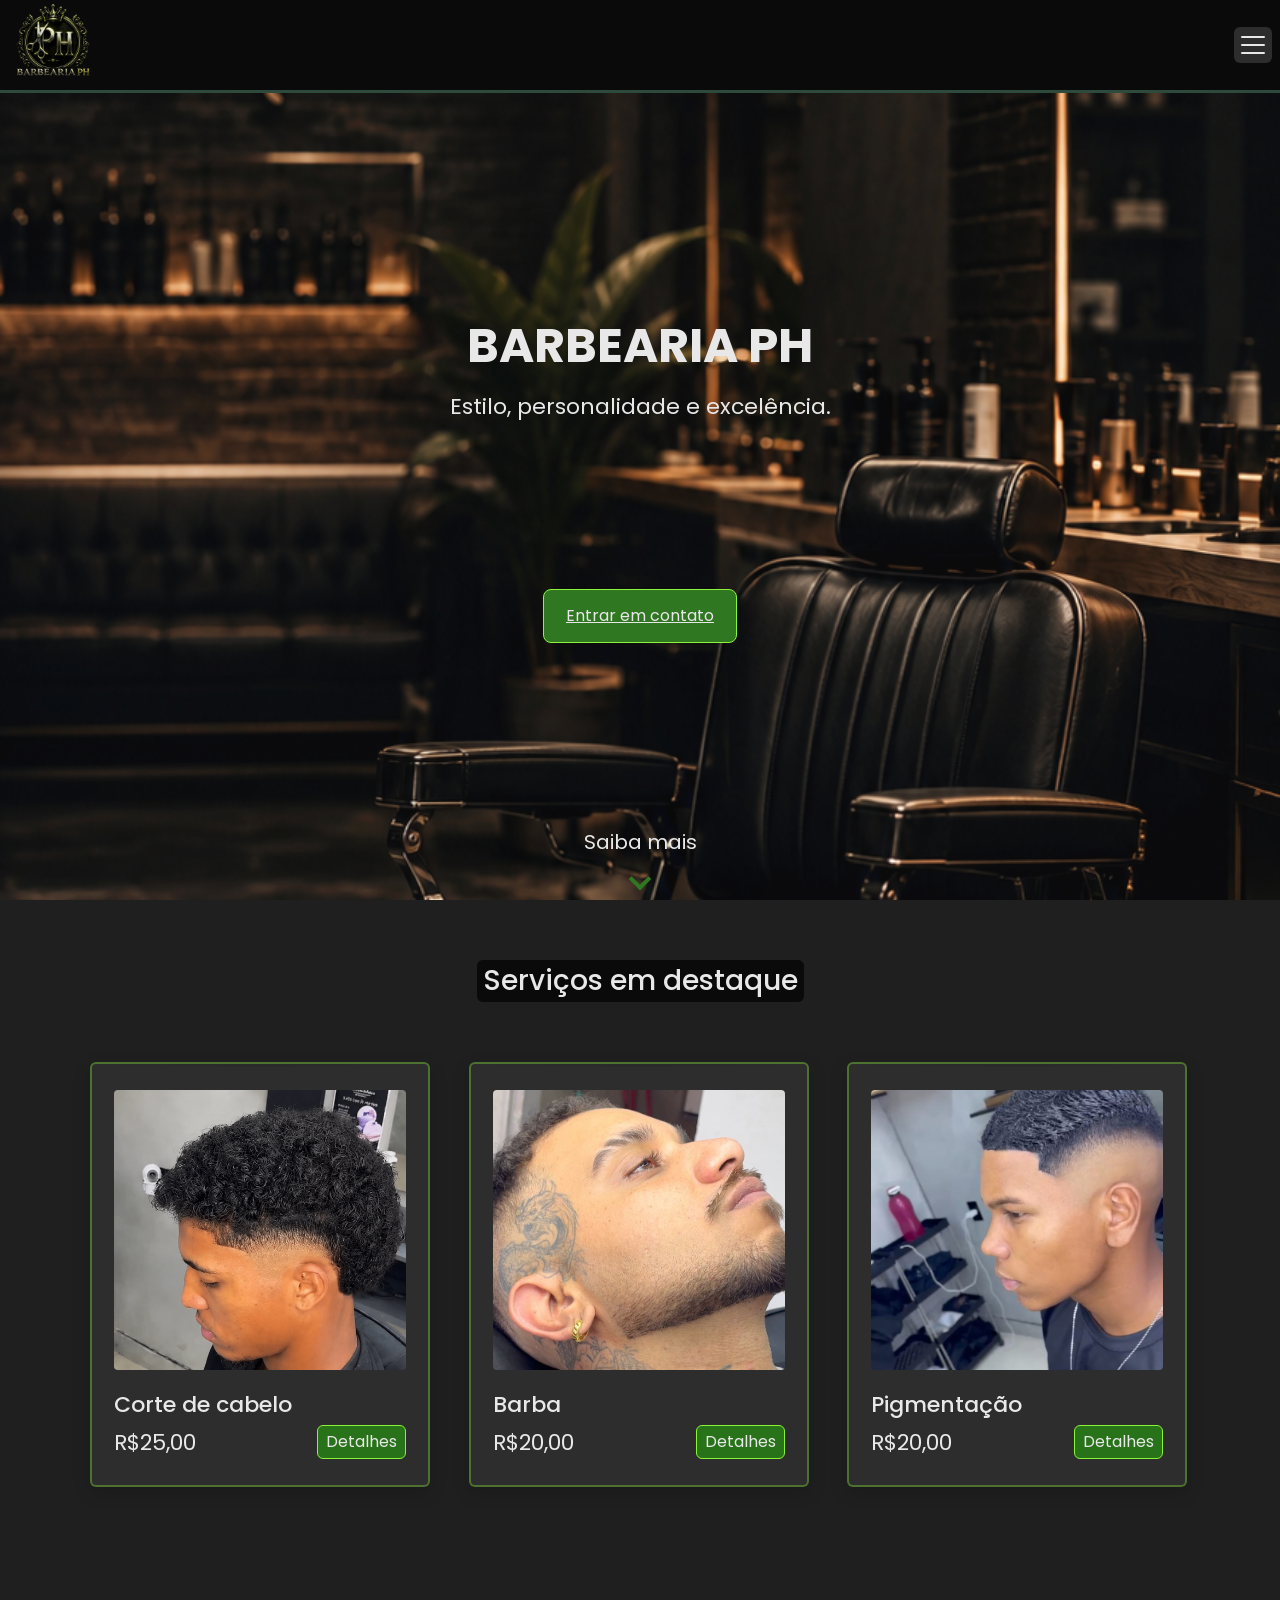
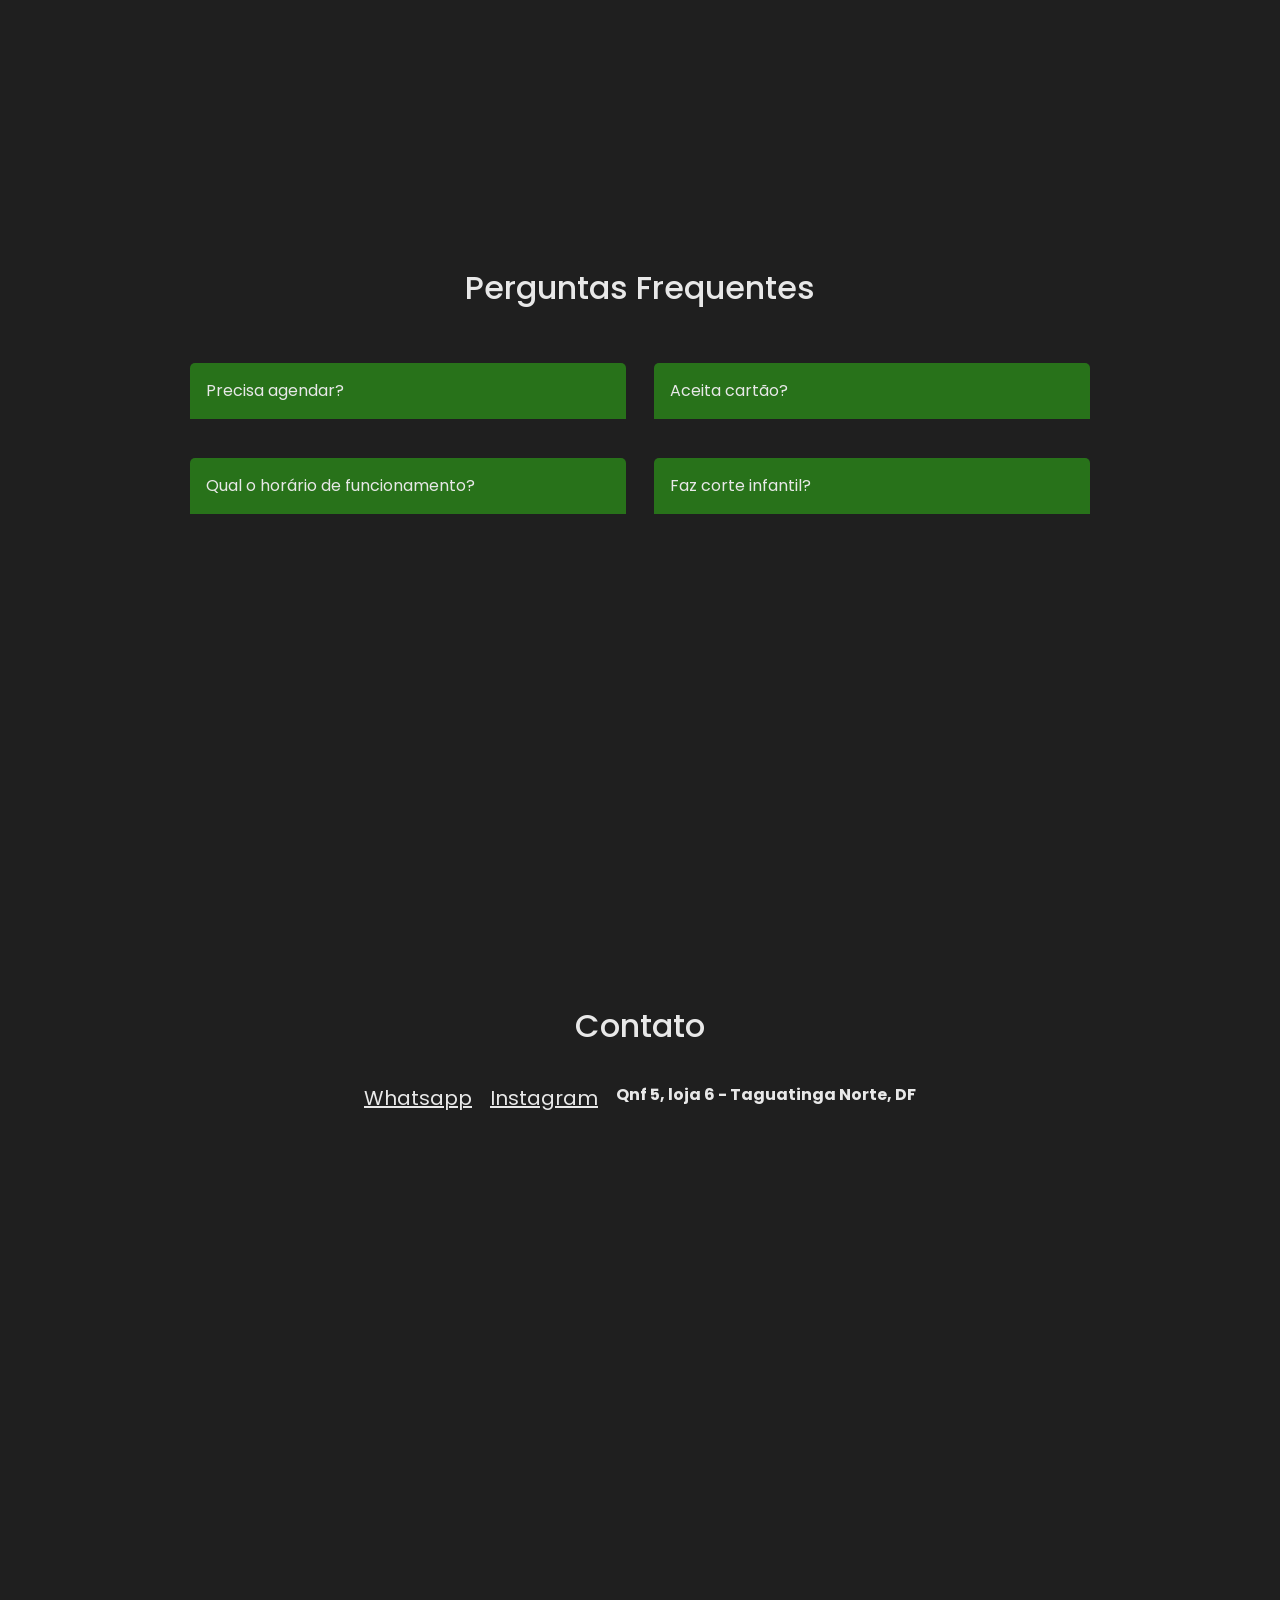
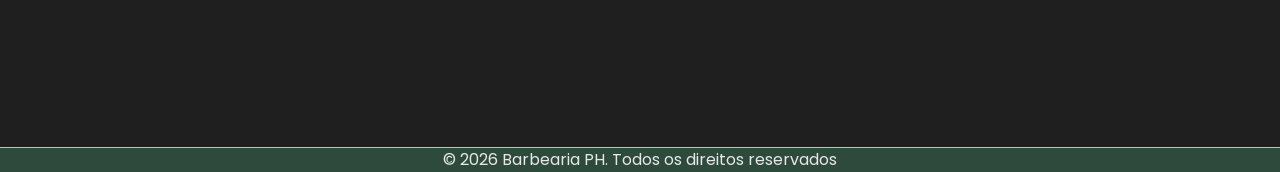
==== commit b43f872d: "#" ====
--- a/index.html
+++ b/index.html
@@ -7,7 +7,7 @@
 
     <link href="https://cdn.jsdelivr.net/npm/bootstrap@5.3.8/dist/css/bootstrap.min.css" rel="stylesheet">
     <script src="https://cdn.jsdelivr.net/npm/bootstrap@5.3.8/dist/js/bootstrap.bundle.min.js"></script>
-    <link rel="stylesheet" href="css/index.css?v=4">
+    <link rel="stylesheet" href="css/index.css">
     <script src="js/index.js" defer></script>
 </head>
 <body>
--- a/css/index.css
+++ b/css/index.css
@@ -24,14 +24,14 @@
 }
 
 .header-logo img {
-    width: 90px;
+    width: 5.625rem;
     height: auto;
     display: block;
 }
 
 .navbar  {
     background-color: #0A0A0A;
-    min-height: 55px;
+    min-height: 3.5rem;
     padding: 0px 0px;
     border-bottom: 3px solid #2E4A3D;
     }
@@ -130,15 +130,15 @@
 }
 .hero-title {
     color: #E8E8E8;
-    font-size: 34px;
+    font-size: 2.125rem;
     font-weight: bold;
     text-align: center;
-    margin-top: 60px;
+    margin-top: 3.75rem;
 }
 
 .hero-slogan {
     color: #E8E8E8;
-    font-size: 17px;
+    font-size: 1.0625rem;
     font-weight: medium;
     text-align: center;
     margin-top: 8px;
@@ -150,11 +150,11 @@
 .button-container {
     display: flex;
     justify-content: center;
-    margin: 68px;
-    margin-top: 100px;
-    padding: 10px 16px;
+    margin: 4.25rem auto;
+    margin-top: 6.25rem;
+    padding: 0.625rem 1rem;
     background-color: #28721A;
-    border-radius: 8px;
+    border-radius: 0.5rem;
     border: solid 1px #89F336;
 }
 
@@ -173,7 +173,7 @@
 .saiba-mais-container {
     display: flex;
     justify-content: center;
-    margin-top: 138px;
+    margin-top: 8.625rem;
 }
 
 .btn-saiba-mais{
@@ -195,17 +195,17 @@
     display: inline-flex;
     align-items: center;
     justify-content: center;
-    width: 28px;
-    height: 28px;
+    width: 1.75rem;
+    height: 1.75rem;
     flex-shrink: 0;
 }
 
 .seta::before {
     content: "";
-    width: 16px;
-    height: 16px;
-    border-right: 4px solid #28721A;
-    border-bottom: 4px solid #28721A;
+    width: 1rem;
+    height: 1rem;
+    border-right: 0.25rem solid #28721A;
+    border-bottom: 0.25rem solid #28721A;
     transform: rotate(45deg);
 }
 
@@ -224,9 +224,9 @@
 .cards-servicos {
     display: grid;
     grid-template-columns: 1fr;
-    gap: 26px;
-    width: 100%;
-    max-width: 1120px;
+    gap: 1.625rem;
+    width: 100%;
+    max-width: 70rem;
 }
 
 .hero-servicos {
@@ -242,7 +242,7 @@
 }
 .servicos-item-img {
     width: 100%;
-    height: 190px;
+    height: 11.875rem;
     object-fit: cover;
     border-radius: 4px;
 }
@@ -253,15 +253,15 @@
     align-items: center;
     justify-content: flex-start;
     gap: 22px;
-    border-radius: 6px;
+    border-radius: 0.375rem;
     background-color: #2D2D2D;
-    padding: 26px 22px;
+    padding: 1.625rem 1.375rem  ;
     border: 2px solid rgba(137, 243, 54, 0.35);
     box-shadow: 0 6px 18px rgba(0, 0, 0, 0.15);
     transition: 0.2s ease;
     position: relative;
     width: 100%;
-    max-width: 340px;
+    max-width: 21.25rem;
     height: 100%;
 }
 
@@ -338,7 +338,7 @@
 .servicos-dstq-titulo {
     margin:0;
     color: #E8E8E8;
-    font-size: 28px;
+    font-size: 1.75rem;
 
 }
 
@@ -353,7 +353,7 @@
 
 .servicos-item-titulo {
     color: #E8E8E8;
-    font-size: 22px;
+    font-size: 1.375rem;
     margin: 0;
 
 }
@@ -361,7 +361,7 @@
 .servico-item-preco  {
     padding: 0;
     margin:0;
-    font-size: 22px;
+    font-size: 1.375rem;
     color: #E8E8E8;
 }
 
@@ -375,6 +375,7 @@
     gap: 30px;
     min-height: 80dvh;
     width: 100%;
+    height: 100dvh;
 }
 .faq-container {
     display: flex;
@@ -392,8 +393,8 @@
 }
 
 .faq-item {
-    max-width: 310px;
-    margin-bottom: 10px;
+    max-width: 100%;
+    margin-bottom: 0.625rem;
 }
 .faq-titulo {
     color: #E8E8E8;
@@ -412,7 +413,7 @@
     opacity: 0;
     transform: translateY(-10px);
     transition: all 0.4s ease;
-    padding: 0 15px;
+    padding: 0 0.9375rem;
 }
 
 .faq-question{
@@ -425,7 +426,7 @@
     border-top-left-radius:5px ;
     border-top-right-radius: 5px;
     text-align: left;
-    font-size: 16px;
+    font-size: 1rem;
 }
 
 .faq-item.active .faq-answer {
@@ -435,10 +436,6 @@
     padding: 15px;
     }
 
-.page-tres{
-    height: 100dvh;
-}
-
 .contato-container {
 
     height: 80%;
@@ -453,7 +450,7 @@
 
 .contato-titulo {
     text-align: center;
-    padding: 30px 0px;
+    padding: 1.875rem 0;
     color: #e8e8e8;
 }
 .contato-item {
@@ -478,7 +475,7 @@
 .link {
     color: #E8E8E8;
     cursor: pointer;
-    font-size: 20px;
+    font-size: 1.25rem;
 }
 
 .link:hover{
@@ -527,77 +524,108 @@
 
 
 
-    @media(min-width: 768px) {
-        .button-container {
+@media(min-width: 768px) {
+.button-container {
+    width: 100%;
+    max-width: 17.5rem;
+    display: flex;
+    justify-content: center;
+    margin: 68px;
+    margin-top: 100px;
+    padding: 0.875rem 1.375rem;
+    background-color: #28721A;
+    border-radius: 8px;
+    }
+.hero-title {
+    font-size: 42px;
+}
+
+.hero-slogan {
+    font-size: 20px;
+}
+
+.cards-servicos {
+    grid-template-columns: repeat(2, 1fr);
+}
+
+.faq-item-container {
+    grid-template-columns: repeat(2, 1fr);
+}
+
+.contato-item-container {
+    flex-direction: row;
+    justify-content: space-between;
+    align-items: flex-start;
+}
+}
+
+@media (min-width: 1024px) {
+    .hero-title {
+        font-size: 3rem;
+    }
+
+    .hero-slogan {
+        font-size: 1.375rem;
+    }
+    .saiba-mais-container {
+         margin-top: 100px; 
+        }
+    .cards-servicos {
+        grid-template-columns: repeat(3, minmax(280px, 1fr));
+        gap: 2.25rem;
+        align-items: stretch; 
+        max-width: 1100px;
         width: 100%;
-        max-width: 280px;
-        display: flex;
+        margin: 0 auto;
         justify-content: center;
-        margin: 68px;
+    }
+    .hero-servicos {
+        align-items: stretch;
+        height: 100%; 
+        min-height: 200px; }
+
+    .faq-item-container {
+        grid-template-columns: repeat(2, 1fr);
+        max-width: 900px;
+    }
+
+    .page-dois {
+        padding: 60px 40px;
+    }
+
+    .contato-container {
+        max-width: 1100px;
+        margin: 0 auto;
+    }
+
+    .servicos-dstq-container {
+        transition: transform 0.3s ease;
+        height: 100%;
+        width: 100%;
+    }
+
+    .servicos-dstq-container:hover {
+        transform: translateY(-8px);
+    }
+    .servicos-item-titulo{ 
+        line-height: 1.2; 
+    }
+    .servicos-item-img { 
+        height: 17.5rem; 
+    }
+    .button-container { 
+        width: 100%; 
+        max-width: 280px; 
+        display: flex; 
+        justify-content: center; 
+        margin: 68px; 
         margin-top: 100px;
         padding: 14px 22px;
         background-color: #28721A;
         border-radius: 8px;
-        }
-    }
-
-    @media (min-width: 1024px) {
-        .body {
-            width: 100vw;
-        }
-        .hero-title {
-            font-size: 48px;
-        }
-        .hero-slogan {
-            font-size: 24px;
-        }
-        .saiba-mais-container {
-            margin-top: 100px;
-        }
-        .cards-servicos {
-            grid-template-columns: repeat(3, 1fr);
-            align-items: stretch;
-            width: min(100%, 1440px);
-            max-width: 1440px;
-            gap: 36px;
-        }
-        .hero-servicos {
-            align-items: stretch;
-            height: 100%;
-            min-height: 200px;
-        }
-        .page-dois {
-            padding: 40px 16px;
-            height: 100dvh;
-        }
-
-        .servicos-dstq-container {
-            max-width: none;
-            height: 100%;
-        }
-        .servicos-item-titulo {
-            font-size: 22px;
-            line-height: 1.2;
-        }
-        .servicos-item-img {
-            height: 280px;
-        }
-        .button-container {
-        width: 100%;
-        max-width: 280px;
-        display: flex;
-        justify-content: center;
-        margin: 68px;
-        margin-top: 100px;
-        padding: 14px 22px;
-        background-color: #28721A;
-        border-radius: 8px;
-    }
-        .faq-item-container {
-            grid-template-columns: repeat(2,1fr);
-            gap: 50px
-        }
-        .contato-item-container {
-
-        }
-    }
+     }
+     .servicos-item-titulo, .servicos-item-preco {
+        font-size: 1.375rem;
+     }
+
+}
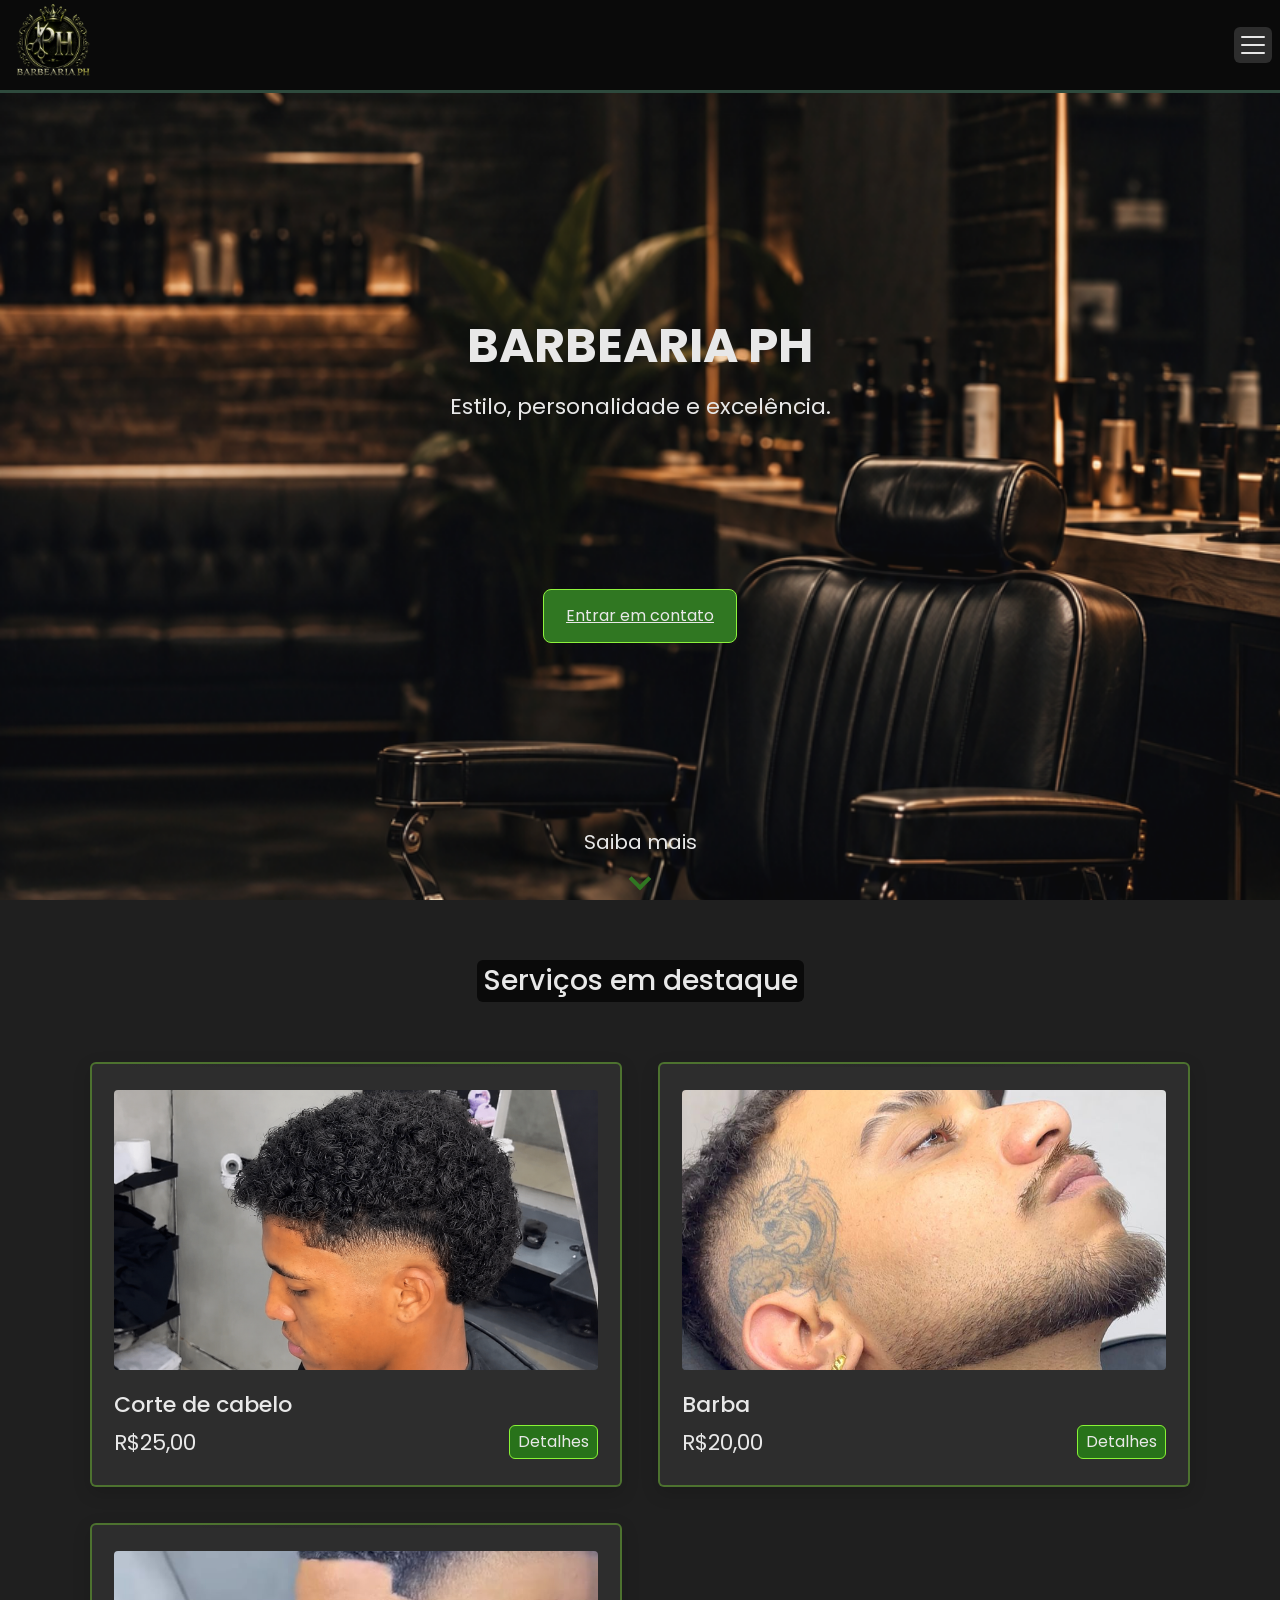
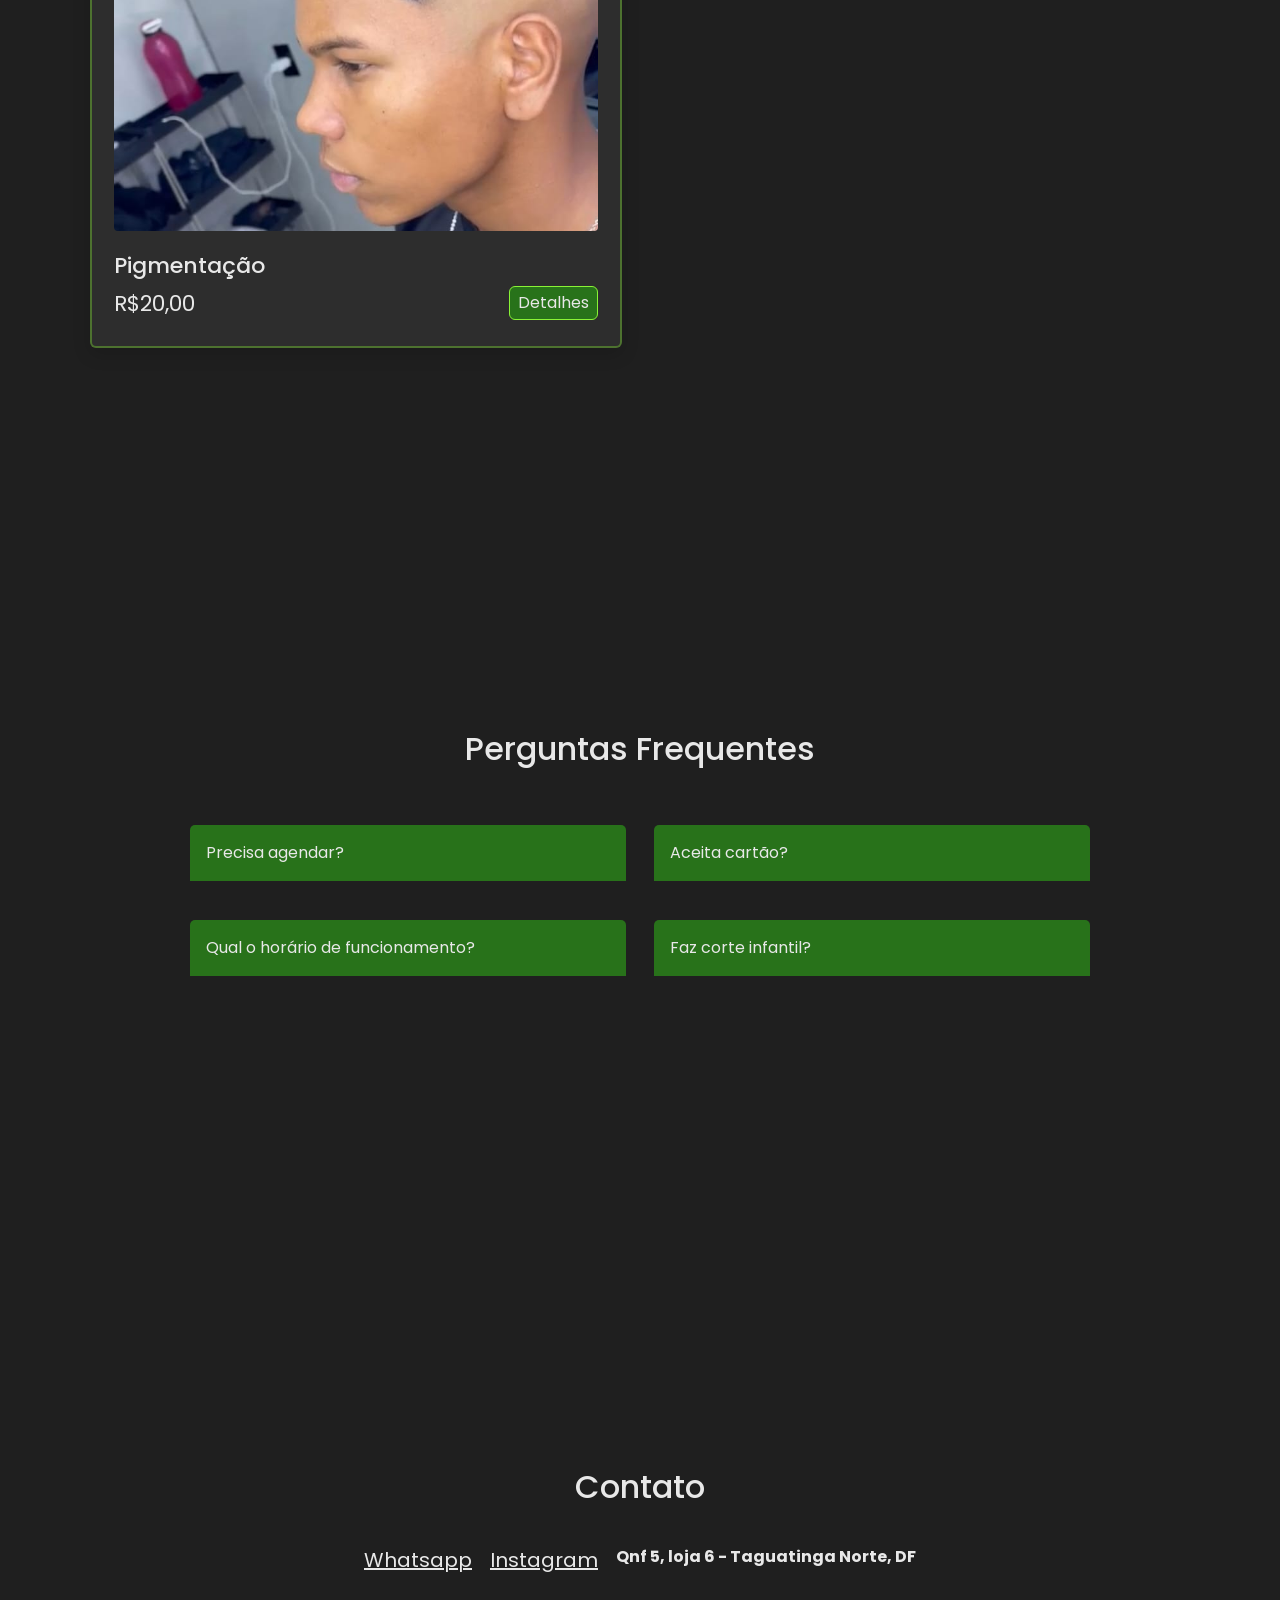
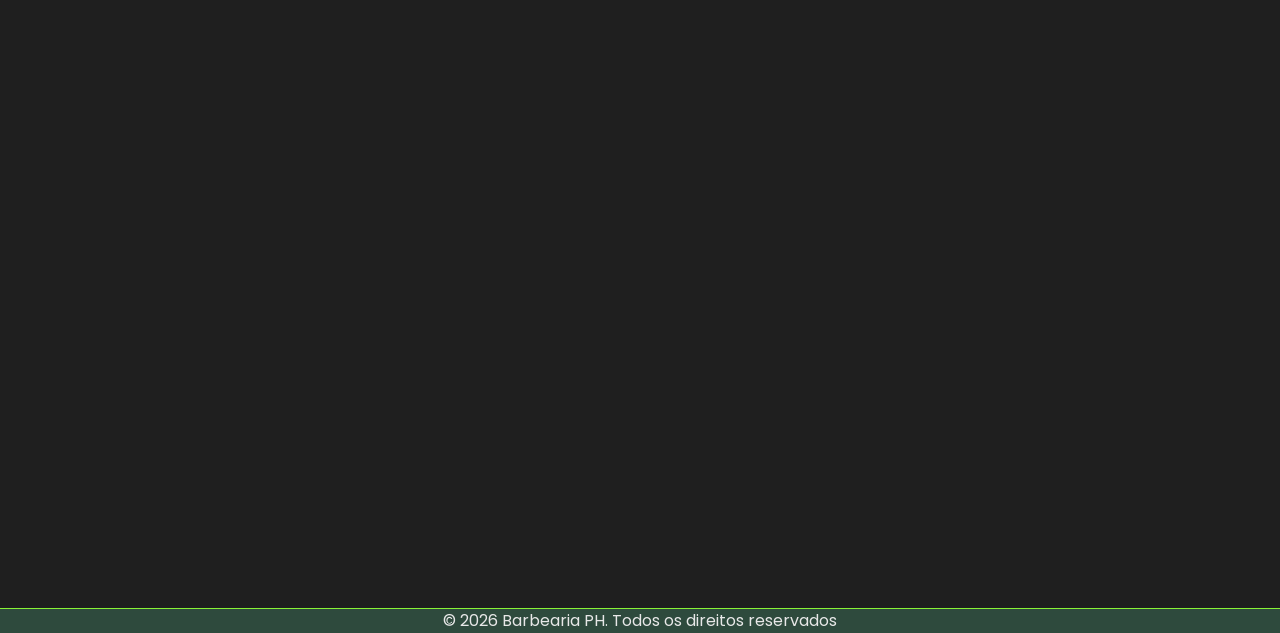
==== commit afe57cba: "página serviços quase finalizada, faltando ultima sessão" ====
--- a/index.html
+++ b/index.html
@@ -150,7 +150,7 @@
                                 Precisa agendar?
                             </button>
                             <div class="faq-answer">
-                                <p>Não é preciso, mas caso queira entre em contato conosco..</p>
+                                <p>Não é preciso, mas caso queira entre em contato conosco.</p>
                             </div>
                         </div>
                         <!--ITEM 2-->
--- a/css/index.css
+++ b/css/index.css
@@ -14,7 +14,6 @@
 
 html {
     scroll-behavior: smooth;
-    scroll-snap-type: y mandatory;
 }
 main > section{
     scroll-snap-align: start;
@@ -214,7 +213,7 @@
     flex-direction: column;
     align-items: center;
     justify-content: center;
-    padding: 60px 16px 50px;
+    padding: 80px 16px 50px;
     background-color: #1f1f1f;
     gap: 60px;
     min-height: 9dvh;
@@ -261,7 +260,6 @@
     transition: 0.2s ease;
     position: relative;
     width: 100%;
-    max-width: 21.25rem;
     height: 100%;
 }
 
@@ -501,6 +499,7 @@
     text-align: center;
     color: #E8E8E8;
     border-top: solid 1px #89F336;
+    scroll-snap-align: start;
 }
 
 
@@ -571,7 +570,7 @@
          margin-top: 100px; 
         }
     .cards-servicos {
-        grid-template-columns: repeat(3, minmax(280px, 1fr));
+        grid-template-columns: repeat(auto-fit, minmax(350px, 1fr));
         gap: 2.25rem;
         align-items: stretch; 
         max-width: 1100px;
